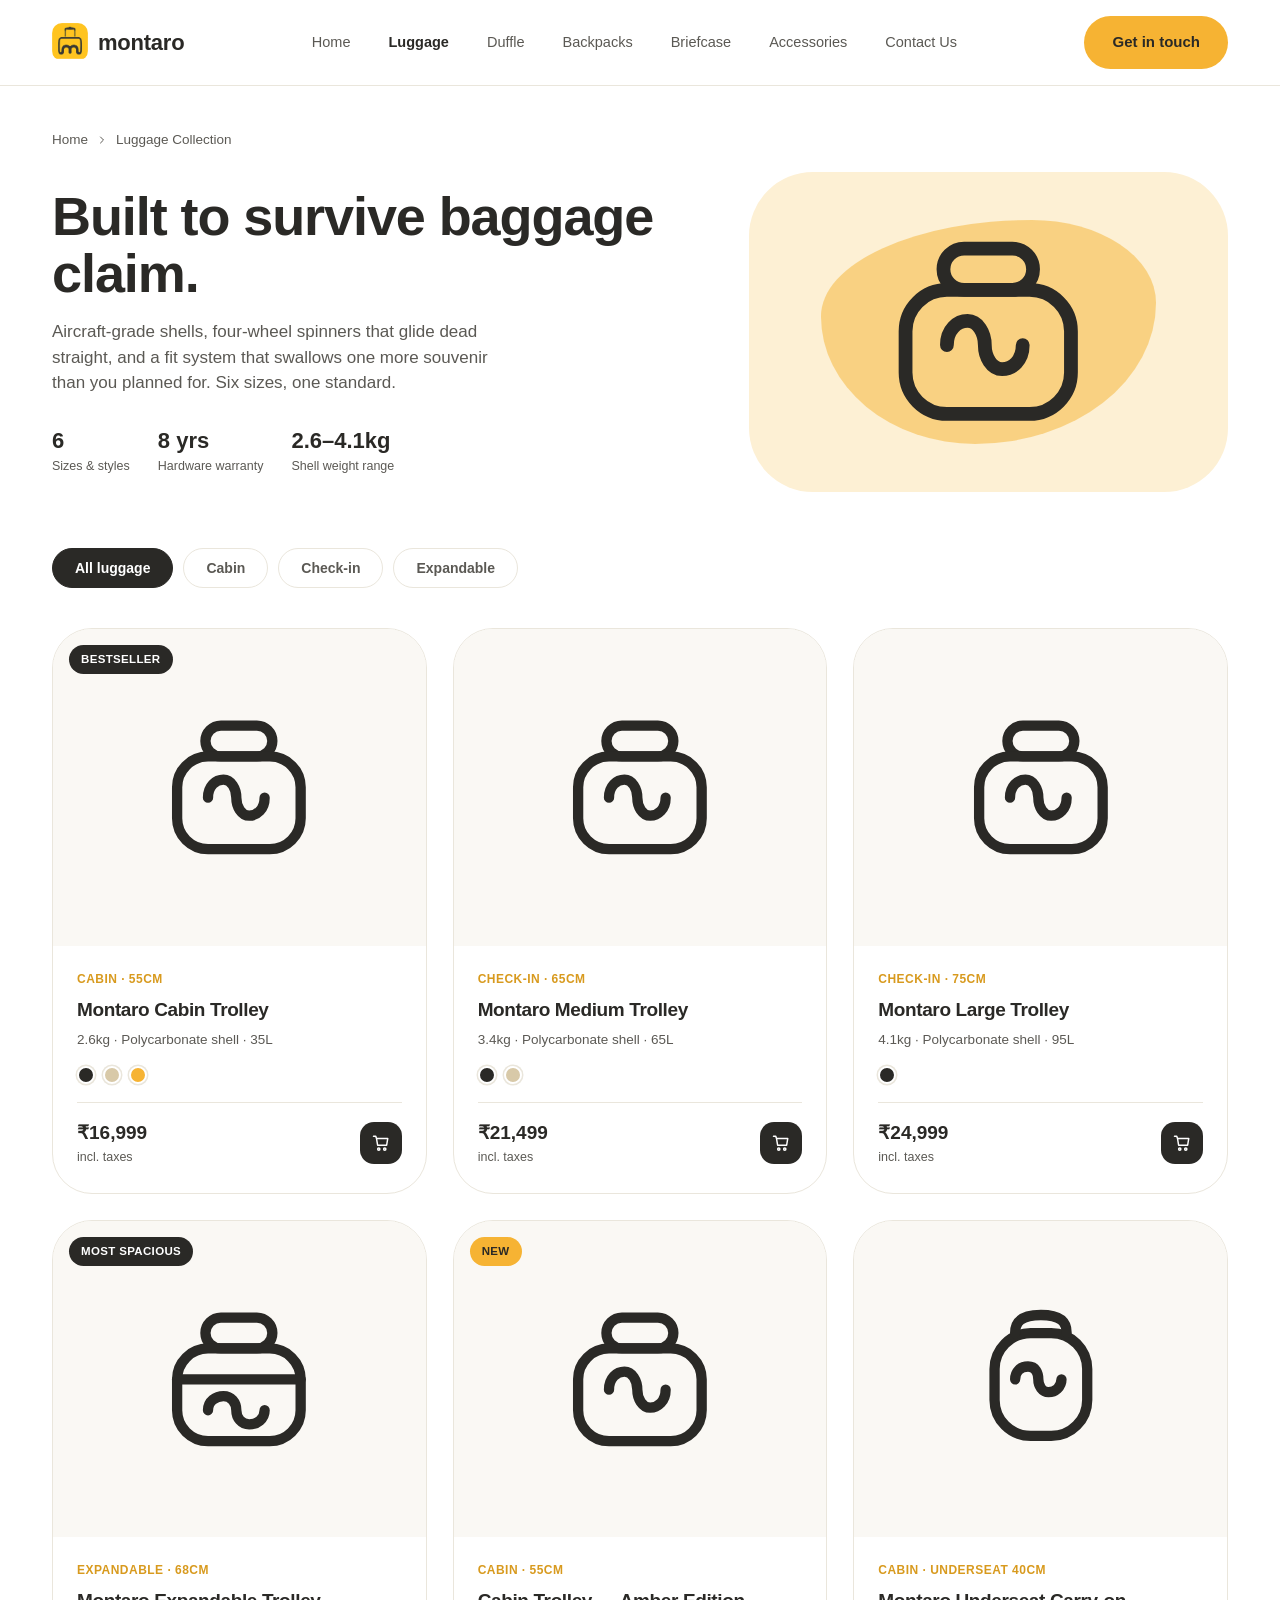
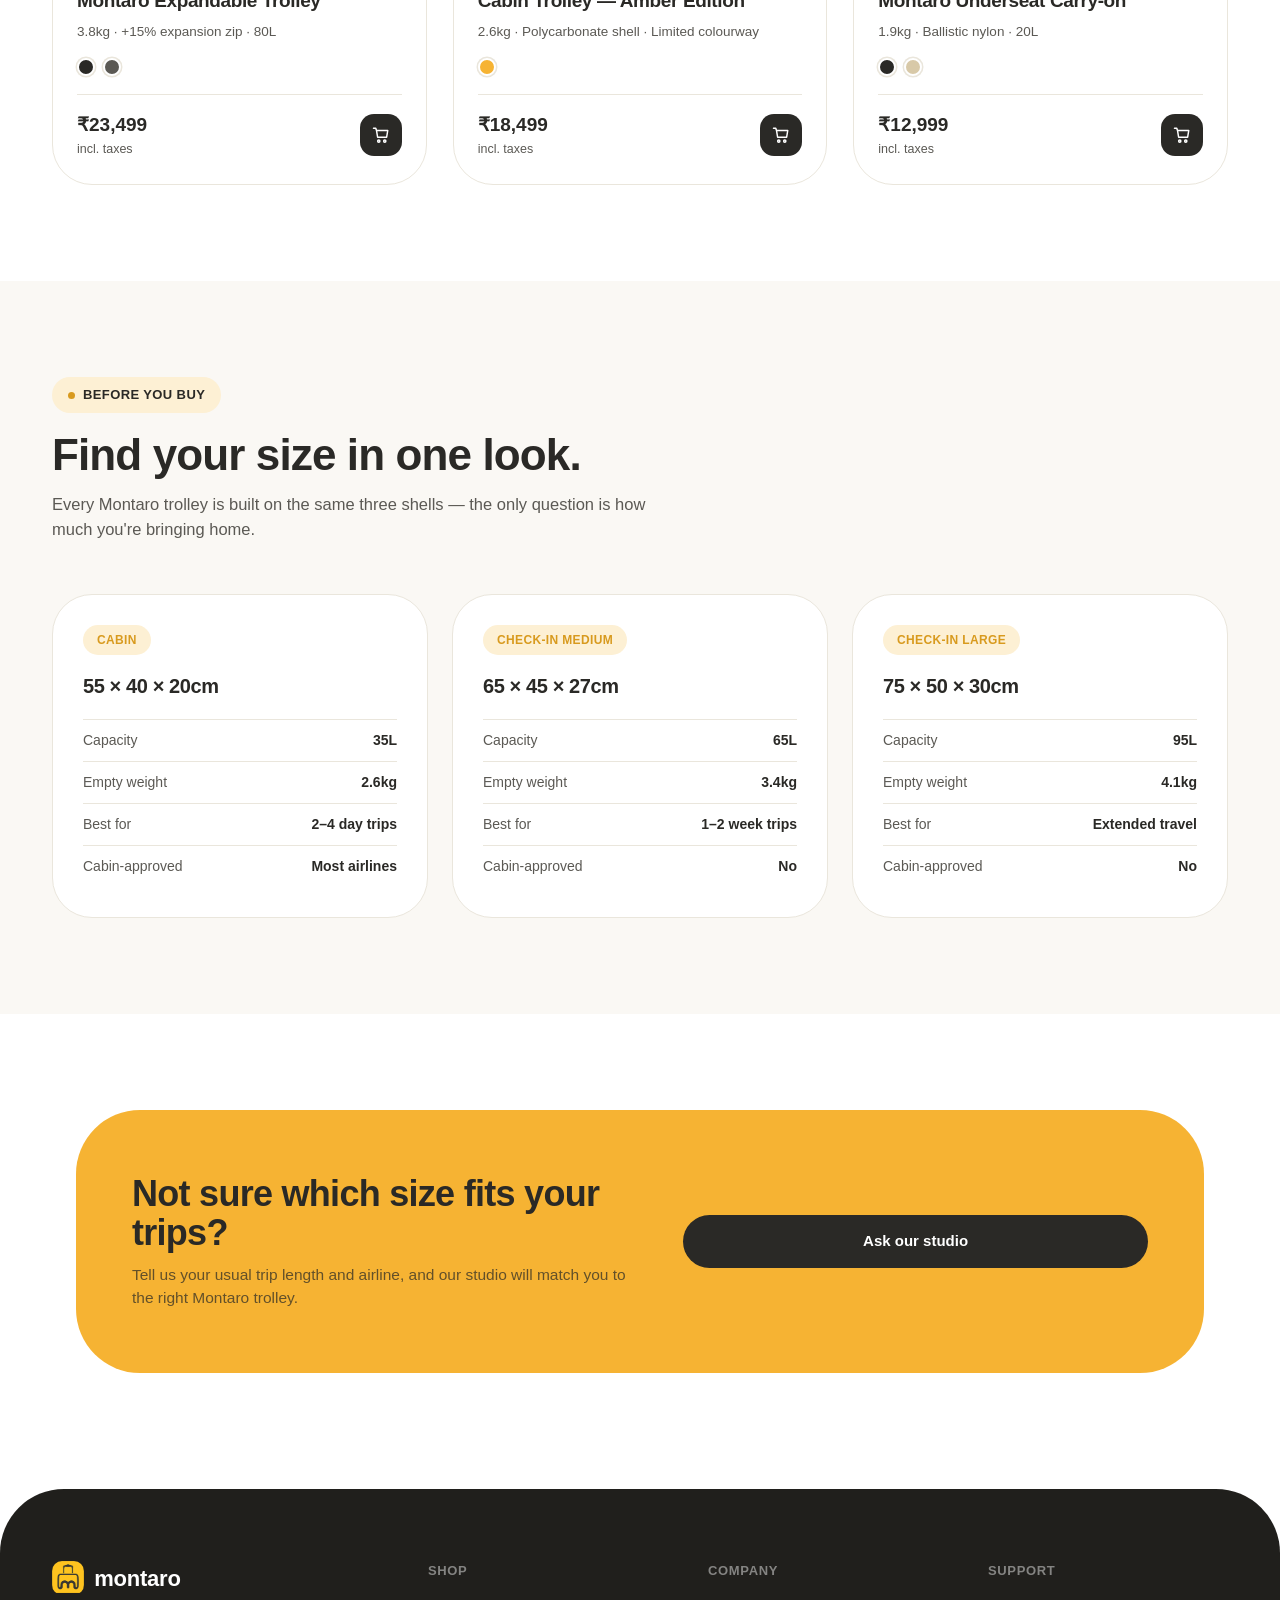
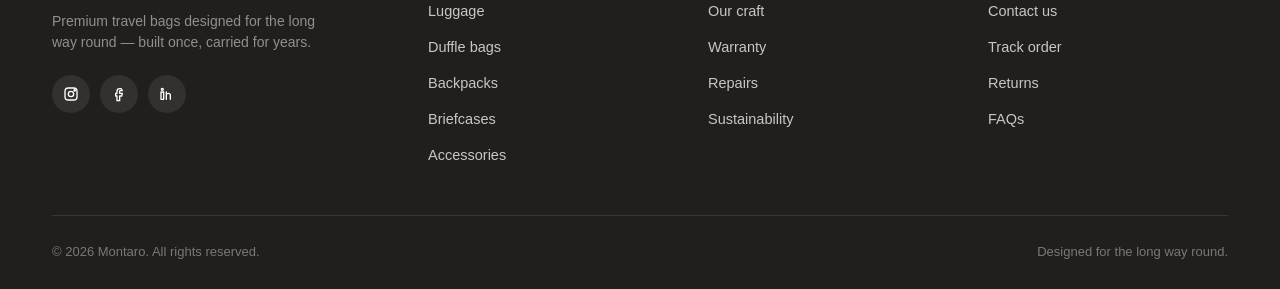
==== luggage.html @ 68c320ea "intial setup" ====
<!DOCTYPE html>
<html lang="en">
<head>
<meta charset="UTF-8">
<meta name="viewport" content="width=device-width, initial-scale=1.0">
<title>Luggage Collection — Montaro</title>
<link rel="preconnect" href="https://api.fontshare.com">
<link rel="stylesheet" href="https://api.fontshare.com/v2/css?f[]=clash-display@600,700&f[]=satoshi@400,500,700&display=swap">
<link rel="stylesheet" href="styles.css">
<style>
  /* ---------- Page hero ---------- */
  .page-hero{padding:44px 0 56px;}
  .breadcrumb{
    display:flex; align-items:center; gap:8px;
    font-size:13.5px; color:var(--charcoal-soft); margin-bottom:22px;
  }
  .breadcrumb a{color:var(--charcoal-soft); transition:color .2s ease;}
  .breadcrumb a:hover{color:var(--amber-dark);}
  .breadcrumb svg{width:12px;height:12px;}
  .page-hero-grid{
    display:grid;
    grid-template-columns:1.15fr 0.85fr;
    gap:48px;
    align-items:center;
  }
  .page-hero h1{
    font-size:clamp(34px,4.4vw,54px);
    line-height:1.05;
    margin-bottom:18px;
  }
  .page-hero p.lead{
    font-size:17px;
    color:var(--charcoal-soft);
    max-width:460px;
    margin-bottom:28px;
  }
  .page-hero-stats{display:flex; gap:28px; flex-wrap:wrap;}
  .page-hero-stats div{display:flex; flex-direction:column;}
  .page-hero-stats strong{font-family:'Clash Display',sans-serif; font-size:22px;}
  .page-hero-stats span{font-size:12.5px; color:var(--charcoal-soft);}

  .page-hero-art{
    position:relative;
    background:var(--amber-tint);
    border-radius:var(--r-xl);
    min-height:320px;
    display:flex; align-items:center; justify-content:center;
    overflow:hidden;
  }
  .page-hero-art::before{
    content:'';
    position:absolute;
    width:70%; height:70%;
    background:var(--amber);
    border-radius:63% 37% 54% 46% / 43% 37% 63% 57%;
    opacity:0.5;
  }
  .page-hero-art svg{position:relative; z-index:1; width:46%;}

  @media (max-width:900px){
    .page-hero-grid{grid-template-columns:1fr;}
    .page-hero-art{min-height:220px;}
  }

  /* ---------- Filters ---------- */
  .filter-bar{
    display:flex;
    gap:10px;
    flex-wrap:wrap;
    margin-bottom:40px;
  }
  .filter-pill{
    padding:11px 22px;
    border-radius:100px;
    border:1.5px solid var(--line);
    font-size:14px;
    font-weight:600;
    color:var(--charcoal-soft);
    background:var(--white);
    transition:all .2s ease;
  }
  .filter-pill:hover{border-color:var(--amber-dark); color:var(--charcoal);}
  .filter-pill.active{
    background:var(--charcoal);
    border-color:var(--charcoal);
    color:var(--white);
  }

  /* ---------- Product grid ---------- */
  .product-grid{
    display:grid;
    grid-template-columns:repeat(3,1fr);
    gap:26px;
  }
  .product-card{
    background:var(--white);
    border:1px solid var(--line);
    border-radius:var(--r-lg);
    overflow:hidden;
    transition:transform .3s ease, box-shadow .3s ease, border-color .3s ease;
    display:flex;
    flex-direction:column;
  }
  .product-card:hover{transform:translateY(-6px); box-shadow:var(--shadow-soft); border-color:var(--amber);}
  .product-media{
    position:relative;
    background:var(--cream);
    aspect-ratio:1/0.85;
    display:flex; align-items:center; justify-content:center;
  }
  .product-media svg{width:52%; height:52%;}
  .product-badge{
    position:absolute; top:16px; left:16px;
    background:var(--charcoal);
    color:var(--white);
    font-size:11.5px;
    font-weight:700;
    letter-spacing:0.03em;
    text-transform:uppercase;
    padding:6px 12px;
    border-radius:100px;
  }
  .product-badge.new{background:var(--amber); color:var(--charcoal);}
  .product-body{padding:24px 24px 26px; display:flex; flex-direction:column; flex:1;}
  .product-cat{font-size:12px; font-weight:700; letter-spacing:0.04em; text-transform:uppercase; color:var(--amber-dark); margin-bottom:8px;}
  .product-body h3{font-size:19px; margin-bottom:6px;}
  .product-specs{font-size:13.5px; color:var(--charcoal-soft); margin-bottom:16px;}
  .product-swatches{display:flex; gap:8px; margin-bottom:18px;}
  .swatch{width:18px; height:18px; border-radius:50%; border:2px solid var(--white); box-shadow:0 0 0 1.5px var(--line);}
  .product-footer{
    display:flex; align-items:center; justify-content:space-between;
    margin-top:auto;
    padding-top:16px;
    border-top:1px solid var(--line);
  }
  .product-price{font-family:'Clash Display',sans-serif; font-size:19px; font-weight:600;}
  .product-price span{font-size:12.5px; color:var(--charcoal-soft); font-family:'Satoshi',sans-serif; font-weight:400; display:block;}
  .add-btn{
    width:42px; height:42px;
    border-radius:var(--r-sm);
    background:var(--charcoal);
    color:var(--white);
    display:flex; align-items:center; justify-content:center;
    transition:background .2s ease;
  }
  .add-btn:hover{background:var(--amber-dark);}
  .add-btn svg{width:18px;height:18px;}

  @media (max-width:900px){.product-grid{grid-template-columns:1fr 1fr;}}
  @media (max-width:600px){.product-grid{grid-template-columns:1fr;}}

  /* ---------- Size guide ---------- */
  .size-grid{
    display:grid;
    grid-template-columns:repeat(3,1fr);
    gap:24px;
  }
  .size-card{
    background:var(--white);
    border:1px solid var(--line);
    border-radius:var(--r-lg);
    padding:30px;
  }
  .size-card .tag{
    display:inline-block;
    padding:6px 14px;
    border-radius:100px;
    background:var(--amber-tint);
    color:var(--amber-dark);
    font-size:12px;
    font-weight:700;
    text-transform:uppercase;
    letter-spacing:0.03em;
    margin-bottom:16px;
  }
  .size-card h3{font-size:20px; margin-bottom:18px;}
  .size-row{
    display:flex; justify-content:space-between;
    padding:10px 0;
    border-top:1px solid var(--line);
    font-size:14px;
  }
  .size-row span:first-child{color:var(--charcoal-soft);}
  .size-row strong{font-weight:700;}

  @media (max-width:900px){.size-grid{grid-template-columns:1fr;}}
</style>
</head>
<body>

<header>
  <nav class="nav wrap">
    <a href="index.html#home" class="brand">
      <img src="montaro-icon.png" alt="Montaro icon">
      <span>montaro</span>
    </a>
    <ul class="nav-links" id="navLinks">
      <li><a href="index.html#home">Home</a></li>
      <li><a href="luggage.html" style="color:var(--charcoal); font-weight:700;">Luggage</a></li>
      <li><a href="index.html#duffle">Duffle</a></li>
      <li><a href="index.html#backpacks">Backpacks</a></li>
      <li><a href="index.html#briefcase">Briefcase</a></li>
      <li><a href="index.html#accessories">Accessories</a></li>
      <li><a href="index.html#contact">Contact Us</a></li>
    </ul>
    <div class="nav-right">
      <a href="index.html#contact" class="btn btn-amber">Get in touch</a>
      <button class="menu-toggle" id="menuToggle" aria-label="Toggle menu" aria-expanded="false"><span></span></button>
    </div>
  </nav>
</header>

<main>
  <!-- PAGE HERO -->
  <section class="page-hero">
    <div class="wrap">
      <div class="breadcrumb">
        <a href="index.html#home">Home</a>
        <svg viewBox="0 0 24 24" fill="none" stroke="currentColor" stroke-width="2" stroke-linecap="round"><path d="M9 6l6 6-6 6"/></svg>
        <span>Luggage Collection</span>
      </div>
      <div class="page-hero-grid">
        <div>
          <h1>Built to survive baggage claim.</h1>
          <p class="lead">Aircraft-grade shells, four-wheel spinners that glide dead straight, and a fit system that swallows one more souvenir than you planned for. Six sizes, one standard.</p>
          <div class="page-hero-stats">
            <div><strong>6</strong><span>Sizes &amp; styles</span></div>
            <div><strong>8 yrs</strong><span>Hardware warranty</span></div>
            <div><strong>2.6–4.1kg</strong><span>Shell weight range</span></div>
          </div>
        </div>
        <div class="page-hero-art">
          <svg viewBox="0 0 64 64" fill="none"><rect x="19" y="8" width="26" height="12" rx="6" stroke="#2A2926" stroke-width="4"/><rect x="8" y="20" width="48" height="36" rx="12" stroke="#2A2926" stroke-width="4"/><path d="M20 36c0-4.5 3-7 6-7s5 3.5 5 7 2 7 5 7 6-2.5 6-7" stroke="#2A2926" stroke-width="4" stroke-linecap="round"/></svg>
        </div>
      </div>
    </div>
  </section>

  <!-- PRODUCT GRID -->
  <section style="padding-top:0;">
    <div class="wrap">
      <div class="filter-bar" id="filterBar">
        <button class="filter-pill active" data-filter="all">All luggage</button>
        <button class="filter-pill" data-filter="cabin">Cabin</button>
        <button class="filter-pill" data-filter="checkin">Check-in</button>
        <button class="filter-pill" data-filter="expandable">Expandable</button>
      </div>

      <div class="product-grid" id="productGrid">

        <div class="product-card" data-category="cabin">
          <div class="product-media">
            <span class="product-badge">Bestseller</span>
            <svg viewBox="0 0 64 64" fill="none"><rect x="19" y="8" width="26" height="12" rx="6" stroke="#2A2926" stroke-width="4"/><rect x="8" y="20" width="48" height="36" rx="12" stroke="#2A2926" stroke-width="4"/><path d="M20 36c0-4.5 3-7 6-7s5 3.5 5 7 2 7 5 7 6-2.5 6-7" stroke="#2A2926" stroke-width="4" stroke-linecap="round"/></svg>
          </div>
          <div class="product-body">
            <div class="product-cat">Cabin · 55cm</div>
            <h3>Montaro Cabin Trolley</h3>
            <p class="product-specs">2.6kg · Polycarbonate shell · 35L</p>
            <div class="product-swatches">
              <span class="swatch" style="background:#2A2926;"></span>
              <span class="swatch" style="background:#D8C9A8;"></span>
              <span class="swatch" style="background:#F6B333;"></span>
            </div>
            <div class="product-footer">
              <div class="product-price">₹16,999<span>incl. taxes</span></div>
              <button class="add-btn" aria-label="Add to bag"><svg viewBox="0 0 24 24" fill="none" stroke="currentColor" stroke-width="2" stroke-linecap="round" stroke-linejoin="round"><path d="M6 6h15l-1.5 9h-12L6 6zM6 6L5 3H2"/><circle cx="9" cy="20" r="1.5"/><circle cx="17" cy="20" r="1.5"/></svg></button>
            </div>
          </div>
        </div>

        <div class="product-card" data-category="checkin">
          <div class="product-media">
            <svg viewBox="0 0 64 64" fill="none"><rect x="19" y="8" width="26" height="12" rx="6" stroke="#2A2926" stroke-width="4"/><rect x="8" y="20" width="48" height="36" rx="12" stroke="#2A2926" stroke-width="4"/><path d="M20 36c0-4.5 3-7 6-7s5 3.5 5 7 2 7 5 7 6-2.5 6-7" stroke="#2A2926" stroke-width="4" stroke-linecap="round"/></svg>
          </div>
          <div class="product-body">
            <div class="product-cat">Check-in · 65cm</div>
            <h3>Montaro Medium Trolley</h3>
            <p class="product-specs">3.4kg · Polycarbonate shell · 65L</p>
            <div class="product-swatches">
              <span class="swatch" style="background:#2A2926;"></span>
              <span class="swatch" style="background:#D8C9A8;"></span>
            </div>
            <div class="product-footer">
              <div class="product-price">₹21,499<span>incl. taxes</span></div>
              <button class="add-btn" aria-label="Add to bag"><svg viewBox="0 0 24 24" fill="none" stroke="currentColor" stroke-width="2" stroke-linecap="round" stroke-linejoin="round"><path d="M6 6h15l-1.5 9h-12L6 6zM6 6L5 3H2"/><circle cx="9" cy="20" r="1.5"/><circle cx="17" cy="20" r="1.5"/></svg></button>
            </div>
          </div>
        </div>

        <div class="product-card" data-category="checkin">
          <div class="product-media">
            <svg viewBox="0 0 64 64" fill="none"><rect x="19" y="8" width="26" height="12" rx="6" stroke="#2A2926" stroke-width="4"/><rect x="8" y="20" width="48" height="36" rx="12" stroke="#2A2926" stroke-width="4"/><path d="M20 36c0-4.5 3-7 6-7s5 3.5 5 7 2 7 5 7 6-2.5 6-7" stroke="#2A2926" stroke-width="4" stroke-linecap="round"/></svg>
          </div>
          <div class="product-body">
            <div class="product-cat">Check-in · 75cm</div>
            <h3>Montaro Large Trolley</h3>
            <p class="product-specs">4.1kg · Polycarbonate shell · 95L</p>
            <div class="product-swatches">
              <span class="swatch" style="background:#2A2926;"></span>
            </div>
            <div class="product-footer">
              <div class="product-price">₹24,999<span>incl. taxes</span></div>
              <button class="add-btn" aria-label="Add to bag"><svg viewBox="0 0 24 24" fill="none" stroke="currentColor" stroke-width="2" stroke-linecap="round" stroke-linejoin="round"><path d="M6 6h15l-1.5 9h-12L6 6zM6 6L5 3H2"/><circle cx="9" cy="20" r="1.5"/><circle cx="17" cy="20" r="1.5"/></svg></button>
            </div>
          </div>
        </div>

        <div class="product-card" data-category="expandable">
          <div class="product-media">
            <span class="product-badge">Most spacious</span>
            <svg viewBox="0 0 64 64" fill="none"><rect x="19" y="8" width="26" height="12" rx="6" stroke="#2A2926" stroke-width="4"/><rect x="8" y="20" width="48" height="36" rx="12" stroke="#2A2926" stroke-width="4"/><line x1="8" y1="32" x2="56" y2="32" stroke="#2A2926" stroke-width="4" stroke-linecap="round"/><path d="M20 44c0-3.5 3-5.5 6-5.5s5 2.5 5 5.5 2 5.5 5 5.5 6-2 6-5.5" stroke="#2A2926" stroke-width="4" stroke-linecap="round"/></svg>
          </div>
          <div class="product-body">
            <div class="product-cat">Expandable · 68cm</div>
            <h3>Montaro Expandable Trolley</h3>
            <p class="product-specs">3.8kg · +15% expansion zip · 80L</p>
            <div class="product-swatches">
              <span class="swatch" style="background:#2A2926;"></span>
              <span class="swatch" style="background:#5B5954;"></span>
            </div>
            <div class="product-footer">
              <div class="product-price">₹23,499<span>incl. taxes</span></div>
              <button class="add-btn" aria-label="Add to bag"><svg viewBox="0 0 24 24" fill="none" stroke="currentColor" stroke-width="2" stroke-linecap="round" stroke-linejoin="round"><path d="M6 6h15l-1.5 9h-12L6 6zM6 6L5 3H2"/><circle cx="9" cy="20" r="1.5"/><circle cx="17" cy="20" r="1.5"/></svg></button>
            </div>
          </div>
        </div>

        <div class="product-card" data-category="cabin">
          <div class="product-media">
            <span class="product-badge new">New</span>
            <svg viewBox="0 0 64 64" fill="none"><rect x="19" y="8" width="26" height="12" rx="6" stroke="#2A2926" stroke-width="4"/><rect x="8" y="20" width="48" height="36" rx="12" stroke="#2A2926" stroke-width="4"/><path d="M20 36c0-4.5 3-7 6-7s5 3.5 5 7 2 7 5 7 6-2.5 6-7" stroke="#2A2926" stroke-width="4" stroke-linecap="round"/></svg>
          </div>
          <div class="product-body">
            <div class="product-cat">Cabin · 55cm</div>
            <h3>Cabin Trolley — Amber Edition</h3>
            <p class="product-specs">2.6kg · Polycarbonate shell · Limited colourway</p>
            <div class="product-swatches">
              <span class="swatch" style="background:#F6B333;"></span>
            </div>
            <div class="product-footer">
              <div class="product-price">₹18,499<span>incl. taxes</span></div>
              <button class="add-btn" aria-label="Add to bag"><svg viewBox="0 0 24 24" fill="none" stroke="currentColor" stroke-width="2" stroke-linecap="round" stroke-linejoin="round"><path d="M6 6h15l-1.5 9h-12L6 6zM6 6L5 3H2"/><circle cx="9" cy="20" r="1.5"/><circle cx="17" cy="20" r="1.5"/></svg></button>
            </div>
          </div>
        </div>

        <div class="product-card" data-category="cabin">
          <div class="product-media">
            <svg viewBox="0 0 64 64" fill="none"><rect x="14" y="14" width="36" height="40" rx="14" stroke="#2A2926" stroke-width="4"/><path d="M22 14c0-4 2-7 10-7s10 3 10 7" stroke="#2A2926" stroke-width="4" stroke-linecap="round"/><path d="M22 32c0-3 2-5 5-5s4 2.5 4 5 1.5 5 4 5 5-2 5-5" stroke="#2A2926" stroke-width="4" stroke-linecap="round"/></svg>
          </div>
          <div class="product-body">
            <div class="product-cat">Cabin · Underseat 40cm</div>
            <h3>Montaro Underseat Carry-on</h3>
            <p class="product-specs">1.9kg · Ballistic nylon · 20L</p>
            <div class="product-swatches">
              <span class="swatch" style="background:#2A2926;"></span>
              <span class="swatch" style="background:#D8C9A8;"></span>
            </div>
            <div class="product-footer">
              <div class="product-price">₹12,999<span>incl. taxes</span></div>
              <button class="add-btn" aria-label="Add to bag"><svg viewBox="0 0 24 24" fill="none" stroke="currentColor" stroke-width="2" stroke-linecap="round" stroke-linejoin="round"><path d="M6 6h15l-1.5 9h-12L6 6zM6 6L5 3H2"/><circle cx="9" cy="20" r="1.5"/><circle cx="17" cy="20" r="1.5"/></svg></button>
            </div>
          </div>
        </div>

      </div>
    </div>
  </section>

  <!-- SIZE GUIDE -->
  <section class="cream-bg">
    <div class="wrap">
      <div class="section-head">
        <div class="eyebrow"><span class="dot"></span>Before you buy</div>
        <h2>Find your size in one look.</h2>
        <p>Every Montaro trolley is built on the same three shells — the only question is how much you're bringing home.</p>
      </div>
      <div class="size-grid">
        <div class="size-card">
          <span class="tag">Cabin</span>
          <h3>55 × 40 × 20cm</h3>
          <div class="size-row"><span>Capacity</span><strong>35L</strong></div>
          <div class="size-row"><span>Empty weight</span><strong>2.6kg</strong></div>
          <div class="size-row"><span>Best for</span><strong>2–4 day trips</strong></div>
          <div class="size-row"><span>Cabin-approved</span><strong>Most airlines</strong></div>
        </div>
        <div class="size-card">
          <span class="tag">Check-in medium</span>
          <h3>65 × 45 × 27cm</h3>
          <div class="size-row"><span>Capacity</span><strong>65L</strong></div>
          <div class="size-row"><span>Empty weight</span><strong>3.4kg</strong></div>
          <div class="size-row"><span>Best for</span><strong>1–2 week trips</strong></div>
          <div class="size-row"><span>Cabin-approved</span><strong>No</strong></div>
        </div>
        <div class="size-card">
          <span class="tag">Check-in large</span>
          <h3>75 × 50 × 30cm</h3>
          <div class="size-row"><span>Capacity</span><strong>95L</strong></div>
          <div class="size-row"><span>Empty weight</span><strong>4.1kg</strong></div>
          <div class="size-row"><span>Best for</span><strong>Extended travel</strong></div>
          <div class="size-row"><span>Cabin-approved</span><strong>No</strong></div>
        </div>
      </div>
    </div>
  </section>

  <!-- CTA -->
  <section>
    <div class="wrap">
      <div class="cta-band">
        <div>
          <h2>Not sure which size fits your trips?</h2>
          <p>Tell us your usual trip length and airline, and our studio will match you to the right Montaro trolley.</p>
        </div>
        <div>
          <a href="index.html#contact" class="btn btn-primary" style="width:100%; justify-content:center; background:var(--charcoal);">Ask our studio</a>
        </div>
      </div>
    </div>
  </section>
</main>

<footer>
  <div class="wrap">
    <div class="footer-grid">
      <div class="footer-brand">
        <a href="index.html#home" class="brand">
          <img src="montaro-icon.png" alt="Montaro icon" style="height:34px;">
          <span>montaro</span>
        </a>
        <p>Premium travel bags designed for the long way round — built once, carried for years.</p>
        <div class="footer-social">
          <a href="#" aria-label="Instagram"><svg viewBox="0 0 24 24" fill="none" stroke-width="2" stroke-linecap="round"><rect x="3" y="3" width="18" height="18" rx="5"/><circle cx="12" cy="12" r="4"/><circle cx="17.5" cy="6.5" r="1"/></svg></a>
          <a href="#" aria-label="Facebook"><svg viewBox="0 0 24 24" fill="none" stroke-width="2" stroke-linecap="round" stroke-linejoin="round"><path d="M15 4h-2a4 4 0 00-4 4v3H7v4h2v7h4v-7h3l1-4h-4V8a1 1 0 011-1h3z"/></svg></a>
          <a href="#" aria-label="LinkedIn"><svg viewBox="0 0 24 24" fill="none" stroke-width="2" stroke-linecap="round" stroke-linejoin="round"><rect x="3" y="9" width="4" height="11"/><circle cx="5" cy="5" r="1.5"/><path d="M11 20v-6a3 3 0 016 0v6M11 9v11"/></svg></a>
        </div>
      </div>
      <div class="footer-col">
        <h4>Shop</h4>
        <ul>
          <li><a href="luggage.html">Luggage</a></li>
          <li><a href="index.html#duffle">Duffle bags</a></li>
          <li><a href="index.html#backpacks">Backpacks</a></li>
          <li><a href="index.html#briefcase">Briefcases</a></li>
          <li><a href="index.html#accessories">Accessories</a></li>
        </ul>
      </div>
      <div class="footer-col">
        <h4>Company</h4>
        <ul>
          <li><a href="index.html#craft">Our craft</a></li>
          <li><a href="#">Warranty</a></li>
          <li><a href="#">Repairs</a></li>
          <li><a href="#">Sustainability</a></li>
        </ul>
      </div>
      <div class="footer-col">
        <h4>Support</h4>
        <ul>
          <li><a href="index.html#contact">Contact us</a></li>
          <li><a href="#">Track order</a></li>
          <li><a href="#">Returns</a></li>
          <li><a href="#">FAQs</a></li>
        </ul>
      </div>
    </div>
    <div class="footer-bottom">
      <span>© 2026 Montaro. All rights reserved.</span>
      <span>Designed for the long way round.</span>
    </div>
  </div>
</footer>

<script>
  const toggle = document.getElementById('menuToggle');
  const links = document.getElementById('navLinks');
  toggle.addEventListener('click', () => {
    const isOpen = links.classList.toggle('open');
    toggle.setAttribute('aria-expanded', isOpen);
  });
  links.querySelectorAll('a').forEach(a => a.addEventListener('click', () => {
    links.classList.remove('open');
    toggle.setAttribute('aria-expanded', 'false');
  }));

  const pills = document.querySelectorAll('.filter-pill');
  const cards = document.querySelectorAll('.product-card');
  pills.forEach(pill => {
    pill.addEventListener('click', () => {
      pills.forEach(p => p.classList.remove('active'));
      pill.classList.add('active');
      const filter = pill.dataset.filter;
      cards.forEach(card => {
        const match = filter === 'all' || card.dataset.category === filter;
        card.style.display = match ? 'flex' : 'none';
      });
    });
  });
</script>

</body>
</html>
---- styles.css ----
:root{
    --white:#FFFFFF;
    --cream:#FAF8F4;
    --charcoal:#2A2926;
    --charcoal-2:#201F1C;
    --charcoal-soft:#5B5954;
    --amber:#F6B333;
    --amber-dark:#D89A1E;
    --amber-tint:#FDF0D4;
    --line:#EAE6DC;
    --r-sm:14px;
    --r-md:24px;
    --r-lg:40px;
    --r-xl:64px;
    --shadow-soft: 0 20px 50px -25px rgba(42,41,38,0.35);
  }

  *{margin:0;padding:0;box-sizing:border-box;}

  html{scroll-behavior:smooth;}

  body{
    background:var(--white);
    color:var(--charcoal);
    font-family:'Satoshi','Helvetica Neue',Arial,sans-serif;
    font-weight:400;
    line-height:1.5;
    -webkit-font-smoothing:antialiased;
    overflow-x:hidden;
  }

  h1,h2,h3,.display{
    font-family:'Clash Display','Satoshi',sans-serif;
    font-weight:600;
    letter-spacing:-0.02em;
    color:var(--charcoal);
  }

  a{color:inherit;text-decoration:none;}
  img{display:block;max-width:100%;}
  button{font-family:inherit;cursor:pointer;border:none;background:none;}
  ul{list-style:none;}

  .wrap{
    max-width:1240px;
    margin:0 auto;
    padding:0 32px;
  }

  :focus-visible{
    outline:3px solid var(--amber-dark);
    outline-offset:3px;
    border-radius:8px;
  }

  /* ---------- Buttons ---------- */
  .btn{
    display:inline-flex;
    align-items:center;
    gap:8px;
    padding:15px 28px;
    border-radius:100px;
    font-weight:700;
    font-size:15px;
    transition:transform .25s ease, box-shadow .25s ease, background .25s ease;
    white-space:nowrap;
  }
  .btn-primary{
    background:var(--charcoal);
    color:var(--white);
  }
  .btn-primary:hover{background:var(--charcoal-2); transform:translateY(-2px); box-shadow:var(--shadow-soft);}
  .btn-amber{
    background:var(--amber);
    color:var(--charcoal);
  }
  .btn-amber:hover{background:var(--amber-dark); transform:translateY(-2px); box-shadow:var(--shadow-soft);}
  .btn-ghost{
    background:transparent;
    color:var(--charcoal);
    border:1.5px solid var(--charcoal);
  }
  .btn-ghost:hover{background:var(--charcoal); color:var(--white);}

  /* ---------- Nav ---------- */
  header{
    position:sticky;
    top:0;
    z-index:100;
    background:rgba(255,255,255,0.85);
    backdrop-filter:blur(14px);
    border-bottom:1px solid var(--line);
  }
  .nav{
    display:flex;
    align-items:center;
    justify-content:space-between;
    padding:16px 32px;
  }
  .brand{
    display:flex;
    align-items:center;
    gap:10px;
  }
  .brand img{height:38px;width:auto;border-radius:10px;}
  .brand span{
    font-family:'Clash Display',sans-serif;
    font-weight:700;
    font-size:22px;
    letter-spacing:-0.01em;
  }
  .nav-links{
    display:flex;
    align-items:center;
    gap:6px;
  }
  .nav-links a{
    padding:10px 16px;
    border-radius:100px;
    font-size:14.5px;
    font-weight:500;
    color:var(--charcoal-soft);
    transition:background .2s ease, color .2s ease;
  }
  .nav-links a:hover{background:var(--cream); color:var(--charcoal);}
  .nav-right{display:flex; align-items:center; gap:14px;}
  .menu-toggle{
    display:none;
    width:44px;height:44px;
    border-radius:var(--r-sm);
    align-items:center;justify-content:center;
    background:var(--cream);
  }
  .menu-toggle span, .menu-toggle::before, .menu-toggle::after{
    content:'';
    display:block;
    width:20px;height:2px;
    background:var(--charcoal);
    border-radius:4px;
  }
  .menu-toggle{flex-direction:column;gap:5px;}

  @media (max-width:900px){
    .nav-links{
      position:absolute;
      top:100%;left:0;right:0;
      flex-direction:column;
      align-items:stretch;
      background:var(--white);
      padding:14px 20px 22px;
      border-bottom:1px solid var(--line);
      display:none;
    }
    .nav-links.open{display:flex;}
    .nav-links a{padding:14px 16px; border-radius:var(--r-sm);}
    .menu-toggle{display:flex;}
    .nav-right .btn-amber{display:none;}
  }

  /* ---------- Hero ---------- */
  .hero{
    padding:88px 0 60px;
  }
  .hero-grid{
    display:grid;
    grid-template-columns:1.05fr 0.95fr;
    gap:56px;
    align-items:center;
  }
  .eyebrow{
    display:inline-flex;
    align-items:center;
    gap:8px;
    padding:8px 16px;
    border-radius:100px;
    background:var(--amber-tint);
    color:var(--charcoal);
    font-size:13px;
    font-weight:700;
    letter-spacing:0.03em;
    text-transform:uppercase;
    margin-bottom:24px;
  }
  .eyebrow .dot{width:7px;height:7px;border-radius:50%;background:var(--amber-dark);}
  .hero h1{
    font-size:clamp(38px, 5vw, 62px);
    line-height:1.04;
    margin-bottom:22px;
  }
  .hero h1 em{
    font-style:normal;
    color:var(--amber-dark);
    position:relative;
  }
  .hero p.lead{
    font-size:18px;
    color:var(--charcoal-soft);
    max-width:460px;
    margin-bottom:34px;
  }
  .hero-ctas{display:flex; gap:14px; flex-wrap:wrap; margin-bottom:36px;}
  .hero-trust{
    display:flex;
    gap:28px;
    flex-wrap:wrap;
  }
  .hero-trust div{
    display:flex;
    flex-direction:column;
  }
  .hero-trust strong{font-family:'Clash Display',sans-serif; font-size:24px;}
  .hero-trust span{font-size:13px; color:var(--charcoal-soft);}

  .hero-art{
    position:relative;
    display:flex;
    align-items:center;
    justify-content:center;
    min-height:460px;
  }
  .blob{
    position:absolute;
    inset:0;
    background:var(--amber);
    border-radius:63% 37% 54% 46% / 43% 37% 63% 57%;
    animation:blobmove 14s ease-in-out infinite;
  }
  @keyframes blobmove{
    0%,100%{border-radius:63% 37% 54% 46% / 43% 37% 63% 57%;}
    50%{border-radius:42% 58% 39% 61% / 55% 46% 54% 45%;}
  }
  .hero-icon{
    position:relative;
    z-index:2;
    width:44%;
  }
  .float-card{
    position:absolute;
    z-index:3;
    background:var(--white);
    border-radius:var(--r-md);
    box-shadow:var(--shadow-soft);
    padding:14px 18px;
    display:flex;
    align-items:center;
    gap:12px;
    animation:floaty 5s ease-in-out infinite;
  }
  .float-card svg{width:34px;height:34px;flex-shrink:0;}
  .float-card .fc-title{font-weight:700; font-size:14px;}
  .float-card .fc-sub{font-size:12px; color:var(--charcoal-soft);}
  .float-card.fc1{top:6%; left:-4%; animation-delay:0s;}
  .float-card.fc2{bottom:8%; right:-6%; animation-delay:1.4s;}
  @keyframes floaty{
    0%,100%{transform:translateY(0);}
    50%{transform:translateY(-10px);}
  }

  @media (max-width:900px){
    .hero-grid{grid-template-columns:1fr; text-align:left;}
    .hero-art{min-height:320px; margin-top:20px;}
    .float-card{display:none;}
  }

  /* ---------- Marquee ---------- */
  .marquee-strip{
    background:var(--charcoal);
    overflow:hidden;
    padding:16px 0;
  }
  .marquee-track{
    display:flex;
    width:max-content;
    animation:scroll 26s linear infinite;
    gap:14px;
  }
  @keyframes scroll{
    0%{transform:translateX(0);}
    100%{transform:translateX(-50%);}
  }
  .marquee-strip:hover .marquee-track{animation-play-state:paused;}
  .pill{
    display:flex;
    align-items:center;
    gap:10px;
    padding:9px 20px;
    border-radius:100px;
    border:1px solid rgba(255,255,255,0.18);
    color:var(--white);
    font-size:14px;
    font-weight:500;
    white-space:nowrap;
  }
  .pill .dot{width:5px;height:5px;border-radius:50%;background:var(--amber);}

  /* ---------- Section shell ---------- */
  section{padding:96px 0;}
  .section-head{
    max-width:600px;
    margin-bottom:52px;
  }
  .section-head .eyebrow{margin-bottom:18px;}
  .section-head h2{
    font-size:clamp(30px,3.6vw,44px);
    line-height:1.08;
    margin-bottom:14px;
  }
  .section-head p{color:var(--charcoal-soft); font-size:16.5px;}
  .cream-bg{background:var(--cream);}

  /* ---------- Collections ---------- */
  .collection-grid{
    display:grid;
    grid-template-columns:repeat(3,1fr);
    gap:24px;
  }
  .col-card{
    background:var(--white);
    border:1px solid var(--line);
    border-radius:var(--r-lg);
    padding:34px 30px;
    transition:transform .3s ease, box-shadow .3s ease, border-color .3s ease;
  }
  .col-card:hover{
    transform:translateY(-6px);
    box-shadow:var(--shadow-soft);
    border-color:var(--amber);
  }
  .col-icon{
    width:64px;height:64px;
    border-radius:var(--r-sm);
    background:var(--amber);
    display:flex;align-items:center;justify-content:center;
    margin-bottom:22px;
  }
  .col-icon svg{width:34px;height:34px;}
  .col-card h3{font-size:21px; margin-bottom:8px;}
  .col-card p{color:var(--charcoal-soft); font-size:14.5px; margin-bottom:18px;}
  .col-link{
    display:inline-flex; align-items:center; gap:6px;
    font-weight:700; font-size:14px;
  }
  .col-link svg{width:16px;height:16px; transition:transform .25s ease;}
  .col-card:hover .col-link svg{transform:translateX(4px);}

  @media (max-width:900px){
    .collection-grid{grid-template-columns:1fr 1fr;}
  }
  @media (max-width:600px){
    .collection-grid{grid-template-columns:1fr;}
  }

  /* ---------- Craft ---------- */
  .craft{
    background:var(--charcoal-2);
    border-radius:var(--r-xl);
    margin:0 24px;
    padding:72px;
    color:var(--white);
  }
  .craft-grid{
    display:grid;
    grid-template-columns:0.9fr 1.1fr;
    gap:64px;
    align-items:center;
  }
  .craft-visual{
    position:relative;
    border-radius:var(--r-lg);
    background:linear-gradient(150deg, #33322D, #201F1C);
    aspect-ratio:1/1;
    display:flex;align-items:center;justify-content:center;
    overflow:hidden;
    border:1px solid rgba(255,255,255,0.08);
  }
  .craft-visual svg{width:60%;height:60%;}
  .craft-visual::after{
    content:'';
    position:absolute;
    width:140%; height:140%;
    background:radial-gradient(circle, rgba(246,179,51,0.16), transparent 60%);
    top:-20%; left:-20%;
  }
  .craft-text .eyebrow{background:rgba(246,179,51,0.14); color:var(--amber);}
  .craft-text h2{color:var(--white); font-size:clamp(28px,3.4vw,38px); margin-bottom:16px; line-height:1.1;}
  .craft-text > p{color:rgba(255,255,255,0.65); font-size:16px; margin-bottom:40px; max-width:480px;}
  .detail-grid{
    display:grid;
    grid-template-columns:1fr 1fr;
    gap:24px 32px;
  }
  .detail{
    padding-top:16px;
    border-top:1px solid rgba(255,255,255,0.14);
  }
  .detail strong{
    display:block;
    font-family:'Clash Display',sans-serif;
    font-size:19px;
    margin-bottom:6px;
  }
  .detail span{font-size:13.5px; color:rgba(255,255,255,0.55);}

  @media (max-width:900px){
    .craft{padding:44px 24px; margin:0 16px; border-radius:var(--r-lg);}
    .craft-grid{grid-template-columns:1fr; gap:40px;}
    .craft-visual{max-width:280px; margin:0 auto;}
  }

  /* ---------- Testimonials ---------- */
  .testi-grid{
    display:grid;
    grid-template-columns:repeat(3,1fr);
    gap:24px;
  }
  .testi-card{
    background:var(--white);
    border:1px solid var(--line);
    border-radius:var(--r-lg);
    padding:32px;
  }
  .testi-card svg{width:28px;height:28px; margin-bottom:18px;}
  .testi-card p{font-size:15.5px; margin-bottom:22px; color:var(--charcoal);}
  .testi-person{display:flex; align-items:center; gap:12px;}
  .testi-avatar{
    width:42px;height:42px;border-radius:50%;
    background:var(--amber-tint);
    display:flex;align-items:center;justify-content:center;
    font-family:'Clash Display',sans-serif;
    font-weight:700;
    color:var(--amber-dark);
  }
  .testi-person strong{display:block; font-size:14.5px;}
  .testi-person span{font-size:13px; color:var(--charcoal-soft);}

  @media (max-width:900px){.testi-grid{grid-template-columns:1fr;}}

  /* ---------- CTA / Newsletter ---------- */
  .cta-band{
    background:var(--amber);
    border-radius:var(--r-xl);
    margin:0 24px;
    padding:64px 56px;
    display:grid;
    grid-template-columns:1.1fr 1fr;
    gap:40px;
    align-items:center;
  }
  .cta-band h2{font-size:clamp(26px,3vw,36px); line-height:1.1; margin-bottom:10px;}
  .cta-band p{color:rgba(42,41,38,0.72); font-size:15.5px;}
  .signup-form{
    display:flex;
    gap:10px;
    background:var(--white);
    padding:8px;
    border-radius:100px;
    box-shadow:var(--shadow-soft);
  }
  .signup-form input{
    flex:1;
    border:none;
    background:transparent;
    padding:12px 18px;
    font-family:inherit;
    font-size:15px;
    color:var(--charcoal);
  }
  .signup-form input:focus{outline:none;}
  .signup-form button{
    background:var(--charcoal);
    color:var(--white);
    padding:13px 24px;
    border-radius:100px;
    font-weight:700;
    font-size:14.5px;
    flex-shrink:0;
    transition:background .2s ease;
  }
  .signup-form button:hover{background:var(--charcoal-2);}
  .form-note{font-size:12.5px; color:rgba(42,41,38,0.6); margin-top:12px;}

  @media (max-width:900px){
    .cta-band{grid-template-columns:1fr; padding:44px 28px; margin:0 16px; border-radius:var(--r-lg);}
    .signup-form{flex-direction:column; border-radius:var(--r-md);}
    .signup-form button{width:100%;}
  }

  /* ---------- Contact ---------- */
  .contact-grid{
    display:grid;
    grid-template-columns:1fr 1fr;
    gap:56px;
  }
  .contact-list{display:flex; flex-direction:column; gap:18px; margin-top:28px;}
  .contact-item{
    display:flex;
    gap:16px;
    align-items:flex-start;
    padding:18px;
    border-radius:var(--r-md);
    background:var(--cream);
  }
  .contact-item svg{width:22px;height:22px; flex-shrink:0; margin-top:2px;}
  .contact-item strong{display:block; font-size:15px; margin-bottom:2px;}
  .contact-item span{font-size:14px; color:var(--charcoal-soft);}
  .contact-form{
    background:var(--white);
    border:1px solid var(--line);
    border-radius:var(--r-lg);
    padding:32px;
  }
  .field{margin-bottom:18px;}
  .field label{display:block; font-size:13px; font-weight:700; margin-bottom:8px;}
  .field input, .field textarea{
    width:100%;
    border:1.5px solid var(--line);
    border-radius:var(--r-sm);
    padding:13px 16px;
    font-family:inherit;
    font-size:14.5px;
    background:var(--cream);
    transition:border-color .2s ease;
  }
  .field input:focus, .field textarea:focus{outline:none; border-color:var(--amber-dark);}
  .field textarea{resize:vertical; min-height:100px;}

  @media (max-width:900px){.contact-grid{grid-template-columns:1fr;}}

  /* ---------- Footer ---------- */
  footer{
    background:var(--charcoal-2);
    color:rgba(255,255,255,0.75);
    border-radius:var(--r-xl) var(--r-xl) 0 0;
    padding:72px 0 28px;
    margin-top:20px;
  }
  .footer-grid{
    display:grid;
    grid-template-columns:1.4fr 1fr 1fr 1fr;
    gap:40px;
    padding-bottom:48px;
    border-bottom:1px solid rgba(255,255,255,0.1);
  }
  .footer-brand .brand span{color:var(--white);}
  .footer-brand p{
    margin-top:16px;
    font-size:14px;
    color:rgba(255,255,255,0.5);
    max-width:280px;
  }
  .footer-social{display:flex; gap:10px; margin-top:22px;}
  .footer-social a{
    width:38px;height:38px;border-radius:50%;
    background:rgba(255,255,255,0.08);
    display:flex;align-items:center;justify-content:center;
    transition:background .2s ease;
  }
  .footer-social a:hover{background:var(--amber); }
  .footer-social a:hover svg{stroke:var(--charcoal);}
  .footer-social svg{width:16px;height:16px; stroke:var(--white); transition:stroke .2s ease;}
  .footer-col h4{
    font-size:13px;
    text-transform:uppercase;
    letter-spacing:0.05em;
    color:rgba(255,255,255,0.45);
    margin-bottom:18px;
  }
  .footer-col ul{display:flex; flex-direction:column; gap:12px;}
  .footer-col a{font-size:14.5px; transition:color .2s ease;}
  .footer-col a:hover{color:var(--amber);}
  .footer-bottom{
    display:flex;
    justify-content:space-between;
    align-items:center;
    padding-top:26px;
    font-size:13px;
    color:rgba(255,255,255,0.4);
    flex-wrap:wrap;
    gap:10px;
  }

  @media (max-width:900px){
    .footer-grid{grid-template-columns:1fr 1fr; gap:36px 20px;}
  }
  @media (max-width:560px){
    .footer-grid{grid-template-columns:1fr;}
    .craft{padding:36px 20px;}
  }

  @media (prefers-reduced-motion: reduce){
    *{animation-duration:0.001ms !important; animation-iteration-count:1 !important; transition-duration:0.001ms !important; scroll-behavior:auto !important;}
  }
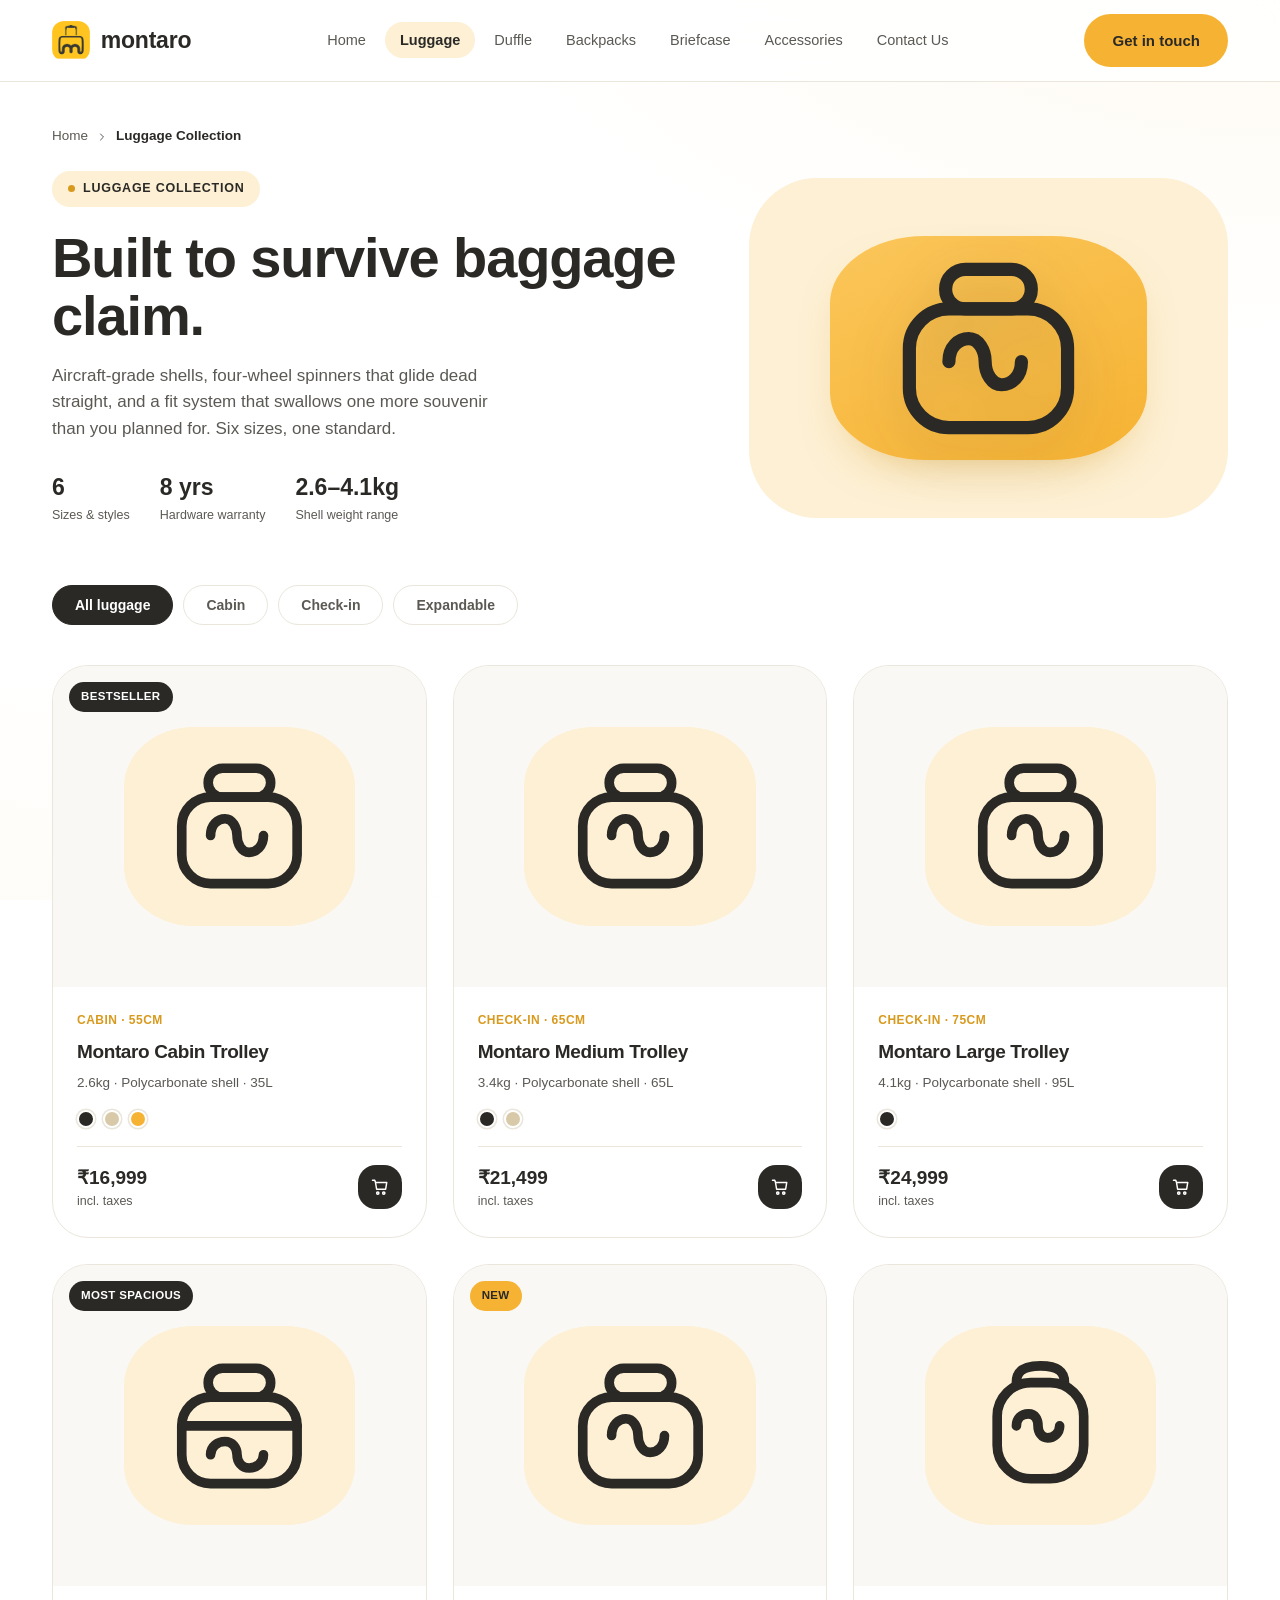
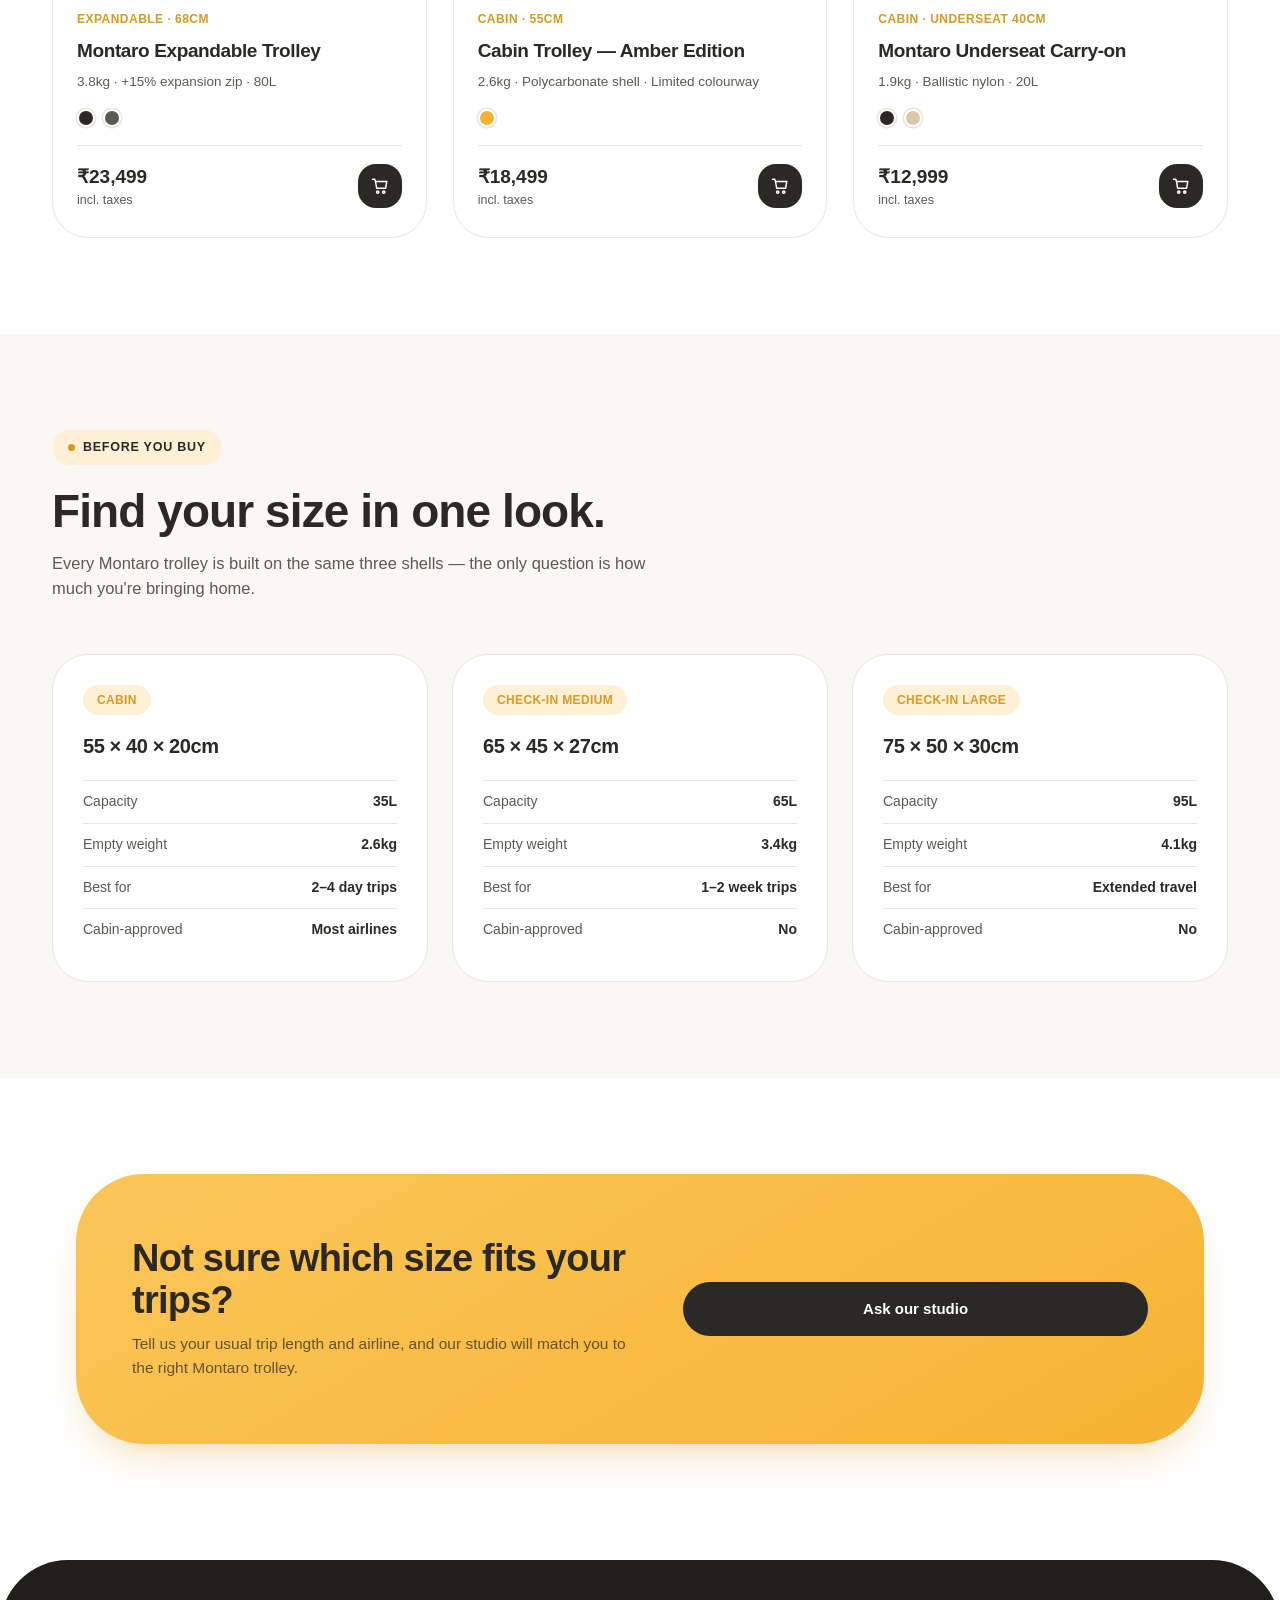
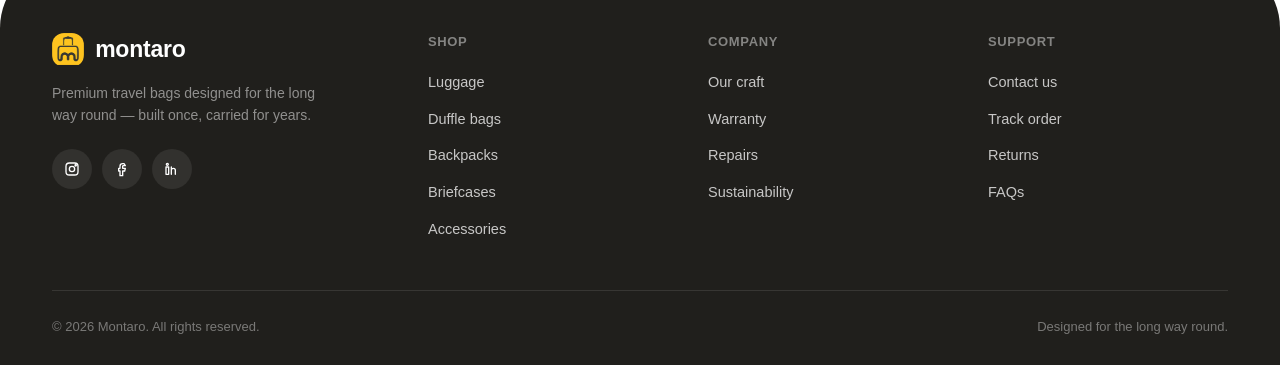
==== commit 3d91e966: "Fixing JS issue" ====
--- a/luggage.html
+++ b/luggage.html
@@ -3,208 +3,34 @@
 <head>
 <meta charset="UTF-8">
 <meta name="viewport" content="width=device-width, initial-scale=1.0">
+<script>document.documentElement.classList.add("js");</script>
 <title>Luggage Collection — Montaro</title>
+<meta name="description" content="Montaro luggage — cabin and check-in trolleys with aircraft-grade shells, silent spinner wheels and an 8-year hardware warranty.">
+<link rel="icon" href="montaro-icon.png">
 <link rel="preconnect" href="https://api.fontshare.com">
 <link rel="stylesheet" href="https://api.fontshare.com/v2/css?f[]=clash-display@600,700&f[]=satoshi@400,500,700&display=swap">
 <link rel="stylesheet" href="styles.css">
-<style>
-  /* ---------- Page hero ---------- */
-  .page-hero{padding:44px 0 56px;}
-  .breadcrumb{
-    display:flex; align-items:center; gap:8px;
-    font-size:13.5px; color:var(--charcoal-soft); margin-bottom:22px;
-  }
-  .breadcrumb a{color:var(--charcoal-soft); transition:color .2s ease;}
-  .breadcrumb a:hover{color:var(--amber-dark);}
-  .breadcrumb svg{width:12px;height:12px;}
-  .page-hero-grid{
-    display:grid;
-    grid-template-columns:1.15fr 0.85fr;
-    gap:48px;
-    align-items:center;
-  }
-  .page-hero h1{
-    font-size:clamp(34px,4.4vw,54px);
-    line-height:1.05;
-    margin-bottom:18px;
-  }
-  .page-hero p.lead{
-    font-size:17px;
-    color:var(--charcoal-soft);
-    max-width:460px;
-    margin-bottom:28px;
-  }
-  .page-hero-stats{display:flex; gap:28px; flex-wrap:wrap;}
-  .page-hero-stats div{display:flex; flex-direction:column;}
-  .page-hero-stats strong{font-family:'Clash Display',sans-serif; font-size:22px;}
-  .page-hero-stats span{font-size:12.5px; color:var(--charcoal-soft);}
-
-  .page-hero-art{
-    position:relative;
-    background:var(--amber-tint);
-    border-radius:var(--r-xl);
-    min-height:320px;
-    display:flex; align-items:center; justify-content:center;
-    overflow:hidden;
-  }
-  .page-hero-art::before{
-    content:'';
-    position:absolute;
-    width:70%; height:70%;
-    background:var(--amber);
-    border-radius:63% 37% 54% 46% / 43% 37% 63% 57%;
-    opacity:0.5;
-  }
-  .page-hero-art svg{position:relative; z-index:1; width:46%;}
-
-  @media (max-width:900px){
-    .page-hero-grid{grid-template-columns:1fr;}
-    .page-hero-art{min-height:220px;}
-  }
-
-  /* ---------- Filters ---------- */
-  .filter-bar{
-    display:flex;
-    gap:10px;
-    flex-wrap:wrap;
-    margin-bottom:40px;
-  }
-  .filter-pill{
-    padding:11px 22px;
-    border-radius:100px;
-    border:1.5px solid var(--line);
-    font-size:14px;
-    font-weight:600;
-    color:var(--charcoal-soft);
-    background:var(--white);
-    transition:all .2s ease;
-  }
-  .filter-pill:hover{border-color:var(--amber-dark); color:var(--charcoal);}
-  .filter-pill.active{
-    background:var(--charcoal);
-    border-color:var(--charcoal);
-    color:var(--white);
-  }
-
-  /* ---------- Product grid ---------- */
-  .product-grid{
-    display:grid;
-    grid-template-columns:repeat(3,1fr);
-    gap:26px;
-  }
-  .product-card{
-    background:var(--white);
-    border:1px solid var(--line);
-    border-radius:var(--r-lg);
-    overflow:hidden;
-    transition:transform .3s ease, box-shadow .3s ease, border-color .3s ease;
-    display:flex;
-    flex-direction:column;
-  }
-  .product-card:hover{transform:translateY(-6px); box-shadow:var(--shadow-soft); border-color:var(--amber);}
-  .product-media{
-    position:relative;
-    background:var(--cream);
-    aspect-ratio:1/0.85;
-    display:flex; align-items:center; justify-content:center;
-  }
-  .product-media svg{width:52%; height:52%;}
-  .product-badge{
-    position:absolute; top:16px; left:16px;
-    background:var(--charcoal);
-    color:var(--white);
-    font-size:11.5px;
-    font-weight:700;
-    letter-spacing:0.03em;
-    text-transform:uppercase;
-    padding:6px 12px;
-    border-radius:100px;
-  }
-  .product-badge.new{background:var(--amber); color:var(--charcoal);}
-  .product-body{padding:24px 24px 26px; display:flex; flex-direction:column; flex:1;}
-  .product-cat{font-size:12px; font-weight:700; letter-spacing:0.04em; text-transform:uppercase; color:var(--amber-dark); margin-bottom:8px;}
-  .product-body h3{font-size:19px; margin-bottom:6px;}
-  .product-specs{font-size:13.5px; color:var(--charcoal-soft); margin-bottom:16px;}
-  .product-swatches{display:flex; gap:8px; margin-bottom:18px;}
-  .swatch{width:18px; height:18px; border-radius:50%; border:2px solid var(--white); box-shadow:0 0 0 1.5px var(--line);}
-  .product-footer{
-    display:flex; align-items:center; justify-content:space-between;
-    margin-top:auto;
-    padding-top:16px;
-    border-top:1px solid var(--line);
-  }
-  .product-price{font-family:'Clash Display',sans-serif; font-size:19px; font-weight:600;}
-  .product-price span{font-size:12.5px; color:var(--charcoal-soft); font-family:'Satoshi',sans-serif; font-weight:400; display:block;}
-  .add-btn{
-    width:42px; height:42px;
-    border-radius:var(--r-sm);
-    background:var(--charcoal);
-    color:var(--white);
-    display:flex; align-items:center; justify-content:center;
-    transition:background .2s ease;
-  }
-  .add-btn:hover{background:var(--amber-dark);}
-  .add-btn svg{width:18px;height:18px;}
-
-  @media (max-width:900px){.product-grid{grid-template-columns:1fr 1fr;}}
-  @media (max-width:600px){.product-grid{grid-template-columns:1fr;}}
-
-  /* ---------- Size guide ---------- */
-  .size-grid{
-    display:grid;
-    grid-template-columns:repeat(3,1fr);
-    gap:24px;
-  }
-  .size-card{
-    background:var(--white);
-    border:1px solid var(--line);
-    border-radius:var(--r-lg);
-    padding:30px;
-  }
-  .size-card .tag{
-    display:inline-block;
-    padding:6px 14px;
-    border-radius:100px;
-    background:var(--amber-tint);
-    color:var(--amber-dark);
-    font-size:12px;
-    font-weight:700;
-    text-transform:uppercase;
-    letter-spacing:0.03em;
-    margin-bottom:16px;
-  }
-  .size-card h3{font-size:20px; margin-bottom:18px;}
-  .size-row{
-    display:flex; justify-content:space-between;
-    padding:10px 0;
-    border-top:1px solid var(--line);
-    font-size:14px;
-  }
-  .size-row span:first-child{color:var(--charcoal-soft);}
-  .size-row strong{font-weight:700;}
-
-  @media (max-width:900px){.size-grid{grid-template-columns:1fr;}}
-</style>
+<script src="app.js" defer></script>
 </head>
 <body>
 
 <header>
   <nav class="nav wrap">
-    <a href="index.html#home" class="brand">
+    <a href="index.html" class="brand">
       <img src="montaro-icon.png" alt="Montaro icon">
       <span>montaro</span>
     </a>
     <ul class="nav-links" id="navLinks">
-      <li><a href="index.html#home">Home</a></li>
-      <li><a href="luggage.html" style="color:var(--charcoal); font-weight:700;">Luggage</a></li>
-      <li><a href="index.html#duffle">Duffle</a></li>
-      <li><a href="index.html#backpacks">Backpacks</a></li>
-      <li><a href="index.html#briefcase">Briefcase</a></li>
-      <li><a href="index.html#accessories">Accessories</a></li>
-      <li><a href="index.html#contact">Contact Us</a></li>
+      <li><a href="index.html">Home</a></li>
+      <li><a href="luggage.html" class="active">Luggage</a></li>
+      <li><a href="duffle.html">Duffle</a></li>
+      <li><a href="backpacks.html">Backpacks</a></li>
+      <li><a href="briefcase.html">Briefcase</a></li>
+      <li><a href="accessories.html">Accessories</a></li>
+      <li><a href="contact.html">Contact Us</a></li>
     </ul>
     <div class="nav-right">
-      <a href="index.html#contact" class="btn btn-amber">Get in touch</a>
+      <a href="contact.html" class="btn btn-amber">Get in touch</a>
       <button class="menu-toggle" id="menuToggle" aria-label="Toggle menu" aria-expanded="false"><span></span></button>
     </div>
   </nav>
@@ -215,12 +41,13 @@
   <section class="page-hero">
     <div class="wrap">
       <div class="breadcrumb">
-        <a href="index.html#home">Home</a>
+        <a href="index.html">Home</a>
         <svg viewBox="0 0 24 24" fill="none" stroke="currentColor" stroke-width="2" stroke-linecap="round"><path d="M9 6l6 6-6 6"/></svg>
-        <span>Luggage Collection</span>
+        <span class="current">Luggage Collection</span>
       </div>
       <div class="page-hero-grid">
-        <div>
+        <div class="reveal">
+          <div class="eyebrow"><span class="dot"></span>Luggage collection</div>
           <h1>Built to survive baggage claim.</h1>
           <p class="lead">Aircraft-grade shells, four-wheel spinners that glide dead straight, and a fit system that swallows one more souvenir than you planned for. Six sizes, one standard.</p>
           <div class="page-hero-stats">
@@ -229,7 +56,7 @@
             <div><strong>2.6–4.1kg</strong><span>Shell weight range</span></div>
           </div>
         </div>
-        <div class="page-hero-art">
+        <div class="page-hero-art reveal d1">
           <svg viewBox="0 0 64 64" fill="none"><rect x="19" y="8" width="26" height="12" rx="6" stroke="#2A2926" stroke-width="4"/><rect x="8" y="20" width="48" height="36" rx="12" stroke="#2A2926" stroke-width="4"/><path d="M20 36c0-4.5 3-7 6-7s5 3.5 5 7 2 7 5 7 6-2.5 6-7" stroke="#2A2926" stroke-width="4" stroke-linecap="round"/></svg>
         </div>
       </div>
@@ -248,7 +75,7 @@
 
       <div class="product-grid" id="productGrid">
 
-        <div class="product-card" data-category="cabin">
+        <div class="product-card reveal" data-category="cabin">
           <div class="product-media">
             <span class="product-badge">Bestseller</span>
             <svg viewBox="0 0 64 64" fill="none"><rect x="19" y="8" width="26" height="12" rx="6" stroke="#2A2926" stroke-width="4"/><rect x="8" y="20" width="48" height="36" rx="12" stroke="#2A2926" stroke-width="4"/><path d="M20 36c0-4.5 3-7 6-7s5 3.5 5 7 2 7 5 7 6-2.5 6-7" stroke="#2A2926" stroke-width="4" stroke-linecap="round"/></svg>
@@ -269,7 +96,7 @@
           </div>
         </div>
 
-        <div class="product-card" data-category="checkin">
+        <div class="product-card reveal d1" data-category="checkin">
           <div class="product-media">
             <svg viewBox="0 0 64 64" fill="none"><rect x="19" y="8" width="26" height="12" rx="6" stroke="#2A2926" stroke-width="4"/><rect x="8" y="20" width="48" height="36" rx="12" stroke="#2A2926" stroke-width="4"/><path d="M20 36c0-4.5 3-7 6-7s5 3.5 5 7 2 7 5 7 6-2.5 6-7" stroke="#2A2926" stroke-width="4" stroke-linecap="round"/></svg>
           </div>
@@ -288,7 +115,7 @@
           </div>
         </div>
 
-        <div class="product-card" data-category="checkin">
+        <div class="product-card reveal d2" data-category="checkin">
           <div class="product-media">
             <svg viewBox="0 0 64 64" fill="none"><rect x="19" y="8" width="26" height="12" rx="6" stroke="#2A2926" stroke-width="4"/><rect x="8" y="20" width="48" height="36" rx="12" stroke="#2A2926" stroke-width="4"/><path d="M20 36c0-4.5 3-7 6-7s5 3.5 5 7 2 7 5 7 6-2.5 6-7" stroke="#2A2926" stroke-width="4" stroke-linecap="round"/></svg>
           </div>
@@ -306,7 +133,7 @@
           </div>
         </div>
 
-        <div class="product-card" data-category="expandable">
+        <div class="product-card reveal" data-category="expandable">
           <div class="product-media">
             <span class="product-badge">Most spacious</span>
             <svg viewBox="0 0 64 64" fill="none"><rect x="19" y="8" width="26" height="12" rx="6" stroke="#2A2926" stroke-width="4"/><rect x="8" y="20" width="48" height="36" rx="12" stroke="#2A2926" stroke-width="4"/><line x1="8" y1="32" x2="56" y2="32" stroke="#2A2926" stroke-width="4" stroke-linecap="round"/><path d="M20 44c0-3.5 3-5.5 6-5.5s5 2.5 5 5.5 2 5.5 5 5.5 6-2 6-5.5" stroke="#2A2926" stroke-width="4" stroke-linecap="round"/></svg>
@@ -326,7 +153,7 @@
           </div>
         </div>
 
-        <div class="product-card" data-category="cabin">
+        <div class="product-card reveal d1" data-category="cabin">
           <div class="product-media">
             <span class="product-badge new">New</span>
             <svg viewBox="0 0 64 64" fill="none"><rect x="19" y="8" width="26" height="12" rx="6" stroke="#2A2926" stroke-width="4"/><rect x="8" y="20" width="48" height="36" rx="12" stroke="#2A2926" stroke-width="4"/><path d="M20 36c0-4.5 3-7 6-7s5 3.5 5 7 2 7 5 7 6-2.5 6-7" stroke="#2A2926" stroke-width="4" stroke-linecap="round"/></svg>
@@ -345,7 +172,7 @@
           </div>
         </div>
 
-        <div class="product-card" data-category="cabin">
+        <div class="product-card reveal d2" data-category="cabin">
           <div class="product-media">
             <svg viewBox="0 0 64 64" fill="none"><rect x="14" y="14" width="36" height="40" rx="14" stroke="#2A2926" stroke-width="4"/><path d="M22 14c0-4 2-7 10-7s10 3 10 7" stroke="#2A2926" stroke-width="4" stroke-linecap="round"/><path d="M22 32c0-3 2-5 5-5s4 2.5 4 5 1.5 5 4 5 5-2 5-5" stroke="#2A2926" stroke-width="4" stroke-linecap="round"/></svg>
           </div>
@@ -371,13 +198,13 @@
   <!-- SIZE GUIDE -->
   <section class="cream-bg">
     <div class="wrap">
-      <div class="section-head">
+      <div class="section-head reveal">
         <div class="eyebrow"><span class="dot"></span>Before you buy</div>
         <h2>Find your size in one look.</h2>
         <p>Every Montaro trolley is built on the same three shells — the only question is how much you're bringing home.</p>
       </div>
       <div class="size-grid">
-        <div class="size-card">
+        <div class="size-card reveal">
           <span class="tag">Cabin</span>
           <h3>55 × 40 × 20cm</h3>
           <div class="size-row"><span>Capacity</span><strong>35L</strong></div>
@@ -385,7 +212,7 @@
           <div class="size-row"><span>Best for</span><strong>2–4 day trips</strong></div>
           <div class="size-row"><span>Cabin-approved</span><strong>Most airlines</strong></div>
         </div>
-        <div class="size-card">
+        <div class="size-card reveal d1">
           <span class="tag">Check-in medium</span>
           <h3>65 × 45 × 27cm</h3>
           <div class="size-row"><span>Capacity</span><strong>65L</strong></div>
@@ -393,7 +220,7 @@
           <div class="size-row"><span>Best for</span><strong>1–2 week trips</strong></div>
           <div class="size-row"><span>Cabin-approved</span><strong>No</strong></div>
         </div>
-        <div class="size-card">
+        <div class="size-card reveal d2">
           <span class="tag">Check-in large</span>
           <h3>75 × 50 × 30cm</h3>
           <div class="size-row"><span>Capacity</span><strong>95L</strong></div>
@@ -408,13 +235,13 @@
   <!-- CTA -->
   <section>
     <div class="wrap">
-      <div class="cta-band">
+      <div class="cta-band reveal">
         <div>
           <h2>Not sure which size fits your trips?</h2>
           <p>Tell us your usual trip length and airline, and our studio will match you to the right Montaro trolley.</p>
         </div>
         <div>
-          <a href="index.html#contact" class="btn btn-primary" style="width:100%; justify-content:center; background:var(--charcoal);">Ask our studio</a>
+          <a href="contact.html" class="btn btn-primary btn-block">Ask our studio</a>
         </div>
       </div>
     </div>
@@ -425,7 +252,7 @@
   <div class="wrap">
     <div class="footer-grid">
       <div class="footer-brand">
-        <a href="index.html#home" class="brand">
+        <a href="index.html" class="brand">
           <img src="montaro-icon.png" alt="Montaro icon" style="height:34px;">
           <span>montaro</span>
         </a>
@@ -440,10 +267,10 @@
         <h4>Shop</h4>
         <ul>
           <li><a href="luggage.html">Luggage</a></li>
-          <li><a href="index.html#duffle">Duffle bags</a></li>
-          <li><a href="index.html#backpacks">Backpacks</a></li>
-          <li><a href="index.html#briefcase">Briefcases</a></li>
-          <li><a href="index.html#accessories">Accessories</a></li>
+          <li><a href="duffle.html">Duffle bags</a></li>
+          <li><a href="backpacks.html">Backpacks</a></li>
+          <li><a href="briefcase.html">Briefcases</a></li>
+          <li><a href="accessories.html">Accessories</a></li>
         </ul>
       </div>
       <div class="footer-col">
@@ -458,7 +285,7 @@
       <div class="footer-col">
         <h4>Support</h4>
         <ul>
-          <li><a href="index.html#contact">Contact us</a></li>
+          <li><a href="contact.html">Contact us</a></li>
           <li><a href="#">Track order</a></li>
           <li><a href="#">Returns</a></li>
           <li><a href="#">FAQs</a></li>
@@ -472,32 +299,5 @@
   </div>
 </footer>
 
-<script>
-  const toggle = document.getElementById('menuToggle');
-  const links = document.getElementById('navLinks');
-  toggle.addEventListener('click', () => {
-    const isOpen = links.classList.toggle('open');
-    toggle.setAttribute('aria-expanded', isOpen);
-  });
-  links.querySelectorAll('a').forEach(a => a.addEventListener('click', () => {
-    links.classList.remove('open');
-    toggle.setAttribute('aria-expanded', 'false');
-  }));
-
-  const pills = document.querySelectorAll('.filter-pill');
-  const cards = document.querySelectorAll('.product-card');
-  pills.forEach(pill => {
-    pill.addEventListener('click', () => {
-      pills.forEach(p => p.classList.remove('active'));
-      pill.classList.add('active');
-      const filter = pill.dataset.filter;
-      cards.forEach(card => {
-        const match = filter === 'all' || card.dataset.category === filter;
-        card.style.display = match ? 'flex' : 'none';
-      });
-    });
-  });
-</script>
-
 </body>
 </html>
--- a/styles.css
+++ b/styles.css
@@ -1,592 +1,723 @@
+/* =========================================================
+   MONTARO — Premium travel bags
+   Shared design system
+   Visual language: soft squircles (echoing the logo tile),
+   charcoal rounded-stroke linework, amber accents.
+   Colour ratio → ~55% white · ~35% charcoal · ~10% amber.
+   ========================================================= */
+
 :root{
-    --white:#FFFFFF;
-    --cream:#FAF8F4;
-    --charcoal:#2A2926;
-    --charcoal-2:#201F1C;
-    --charcoal-soft:#5B5954;
-    --amber:#F6B333;
-    --amber-dark:#D89A1E;
-    --amber-tint:#FDF0D4;
-    --line:#EAE6DC;
-    --r-sm:14px;
-    --r-md:24px;
-    --r-lg:40px;
-    --r-xl:64px;
-    --shadow-soft: 0 20px 50px -25px rgba(42,41,38,0.35);
-  }
-
-  *{margin:0;padding:0;box-sizing:border-box;}
-
-  html{scroll-behavior:smooth;}
-
-  body{
+  /* Neutrals (white family) */
+  --white:#FFFFFF;
+  --cream:#FAF8F4;
+  --sand:#F3EEE4;
+
+  /* Charcoal family (text + dark surfaces) */
+  --charcoal:#2A2926;
+  --charcoal-2:#201F1C;
+  --charcoal-soft:#5B5954;
+  --charcoal-faint:#8C8A84;
+
+  /* Amber accents */
+  --amber:#F6B333;
+  --amber-dark:#D89A1E;
+  --amber-tint:#FDF0D4;
+  --amber-glow:rgba(246,179,51,0.30);
+
+  --line:#EAE6DC;
+  --line-soft:#F1ECE2;
+
+  /* Radii — nothing sharp, ever */
+  --r-xs:12px;
+  --r-sm:18px;
+  --r-md:26px;
+  --r-lg:36px;
+  --r-xl:52px;
+  --r-2xl:68px;
+  --r-pill:999px;
+  /* Squircle: matches the logo tile's soft superellipse feel */
+  --r-squircle:30%;
+
+  --shadow-xs:0 4px 14px -8px rgba(42,41,38,0.30);
+  --shadow-soft:0 22px 55px -28px rgba(42,41,38,0.38);
+  --shadow-amber:0 20px 45px -22px rgba(216,154,30,0.55);
+
+  --ease:cubic-bezier(.22,.61,.36,1);
+  --wrap:1240px;
+}
+
+*{margin:0;padding:0;box-sizing:border-box;}
+html{scroll-behavior:smooth;}
+
+body{
+  background:var(--white);
+  color:var(--charcoal);
+  font-family:'Satoshi','Helvetica Neue',Arial,sans-serif;
+  font-weight:400;
+  line-height:1.55;
+  -webkit-font-smoothing:antialiased;
+  overflow-x:hidden;
+  /* barely-there amber ambience — keeps white dominant */
+  background-image:
+    radial-gradient(120% 90% at 100% -10%, rgba(246,179,51,0.07), transparent 55%),
+    radial-gradient(90% 70% at -10% 110%, rgba(246,179,51,0.05), transparent 55%);
+  background-attachment:fixed;
+}
+
+h1,h2,h3,h4,.display{
+  font-family:'Clash Display','Satoshi',sans-serif;
+  font-weight:600;
+  letter-spacing:-0.02em;
+  color:var(--charcoal);
+}
+
+a{color:inherit;text-decoration:none;}
+img{display:block;max-width:100%;}
+button{font-family:inherit;cursor:pointer;border:none;background:none;color:inherit;}
+ul{list-style:none;}
+svg{display:block;}
+
+.wrap{
+  max-width:var(--wrap);
+  margin:0 auto;
+  padding:0 32px;
+}
+
+:focus-visible{
+  outline:3px solid var(--amber-dark);
+  outline-offset:3px;
+  border-radius:10px;
+}
+
+/* ---------- Reusable logo-tile (squircle) ---------- */
+.tile{
+  display:inline-flex;
+  align-items:center;
+  justify-content:center;
+  background:var(--amber);
+  border-radius:var(--r-squircle);
+  box-shadow:0 10px 24px -12px rgba(216,154,30,0.7);
+}
+.tile svg{width:56%;height:56%;}
+
+/* ---------- Eyebrow chip ---------- */
+.eyebrow{
+  display:inline-flex;
+  align-items:center;
+  gap:8px;
+  padding:8px 16px;
+  border-radius:var(--r-pill);
+  background:var(--amber-tint);
+  color:var(--charcoal);
+  font-size:12.5px;
+  font-weight:700;
+  letter-spacing:0.06em;
+  text-transform:uppercase;
+  margin-bottom:22px;
+}
+.eyebrow .dot{width:7px;height:7px;border-radius:50%;background:var(--amber-dark);}
+
+/* ---------- Buttons ---------- */
+.btn{
+  display:inline-flex;
+  align-items:center;
+  gap:9px;
+  padding:15px 28px;
+  border-radius:var(--r-pill);
+  font-weight:700;
+  font-size:15px;
+  transition:transform .3s var(--ease), box-shadow .3s var(--ease), background .25s ease, color .25s ease;
+  white-space:nowrap;
+}
+.btn svg{width:18px;height:18px;}
+.btn-primary{background:var(--charcoal);color:var(--white);}
+.btn-primary:hover{background:var(--charcoal-2);transform:translateY(-3px);box-shadow:var(--shadow-soft);}
+.btn-amber{background:var(--amber);color:var(--charcoal);}
+.btn-amber:hover{background:var(--amber-dark);transform:translateY(-3px);box-shadow:var(--shadow-amber);}
+.btn-ghost{background:transparent;color:var(--charcoal);border:1.5px solid var(--charcoal);}
+.btn-ghost:hover{background:var(--charcoal);color:var(--white);transform:translateY(-3px);}
+.btn-block{width:100%;justify-content:center;}
+
+/* ---------- Nav ---------- */
+header{
+  position:sticky;
+  top:0;
+  z-index:100;
+  background:rgba(255,255,255,0.82);
+  backdrop-filter:blur(16px);
+  -webkit-backdrop-filter:blur(16px);
+  border-bottom:1px solid var(--line);
+}
+.nav{
+  display:flex;
+  align-items:center;
+  justify-content:space-between;
+  padding:14px 32px;
+}
+.brand{display:flex;align-items:center;gap:11px;}
+.brand img{height:40px;width:auto;border-radius:12px;}
+.brand span{
+  font-family:'Clash Display',sans-serif;
+  font-weight:700;
+  font-size:23px;
+  letter-spacing:-0.01em;
+}
+.nav-links{display:flex;align-items:center;gap:4px;}
+.nav-links a{
+  padding:10px 15px;
+  border-radius:var(--r-pill);
+  font-size:14.5px;
+  font-weight:500;
+  color:var(--charcoal-soft);
+  transition:background .2s ease, color .2s ease;
+}
+.nav-links a:hover{background:var(--cream);color:var(--charcoal);}
+.nav-links a.active{color:var(--charcoal);font-weight:700;background:var(--amber-tint);}
+.nav-right{display:flex;align-items:center;gap:14px;}
+.menu-toggle{
+  display:none;
+  width:46px;height:46px;
+  border-radius:var(--r-sm);
+  flex-direction:column;
+  align-items:center;justify-content:center;
+  gap:5px;
+  background:var(--cream);
+}
+.menu-toggle span, .menu-toggle::before, .menu-toggle::after{
+  content:'';
+  display:block;
+  width:20px;height:2px;
+  background:var(--charcoal);
+  border-radius:4px;
+  transition:transform .3s var(--ease), opacity .2s ease;
+}
+.menu-toggle[aria-expanded="true"]::before{transform:translateY(7px) rotate(45deg);}
+.menu-toggle[aria-expanded="true"] span{opacity:0;}
+.menu-toggle[aria-expanded="true"]::after{transform:translateY(-7px) rotate(-45deg);}
+
+@media (max-width:960px){
+  .nav-links{
+    position:absolute;
+    top:100%;left:12px;right:12px;
+    flex-direction:column;
+    align-items:stretch;
     background:var(--white);
-    color:var(--charcoal);
-    font-family:'Satoshi','Helvetica Neue',Arial,sans-serif;
-    font-weight:400;
-    line-height:1.5;
-    -webkit-font-smoothing:antialiased;
-    overflow-x:hidden;
-  }
-
-  h1,h2,h3,.display{
-    font-family:'Clash Display','Satoshi',sans-serif;
-    font-weight:600;
-    letter-spacing:-0.02em;
-    color:var(--charcoal);
-  }
-
-  a{color:inherit;text-decoration:none;}
-  img{display:block;max-width:100%;}
-  button{font-family:inherit;cursor:pointer;border:none;background:none;}
-  ul{list-style:none;}
-
-  .wrap{
-    max-width:1240px;
-    margin:0 auto;
-    padding:0 32px;
-  }
-
-  :focus-visible{
-    outline:3px solid var(--amber-dark);
-    outline-offset:3px;
-    border-radius:8px;
-  }
-
-  /* ---------- Buttons ---------- */
-  .btn{
-    display:inline-flex;
-    align-items:center;
-    gap:8px;
-    padding:15px 28px;
-    border-radius:100px;
-    font-weight:700;
-    font-size:15px;
-    transition:transform .25s ease, box-shadow .25s ease, background .25s ease;
-    white-space:nowrap;
-  }
-  .btn-primary{
-    background:var(--charcoal);
-    color:var(--white);
-  }
-  .btn-primary:hover{background:var(--charcoal-2); transform:translateY(-2px); box-shadow:var(--shadow-soft);}
-  .btn-amber{
-    background:var(--amber);
-    color:var(--charcoal);
-  }
-  .btn-amber:hover{background:var(--amber-dark); transform:translateY(-2px); box-shadow:var(--shadow-soft);}
-  .btn-ghost{
-    background:transparent;
-    color:var(--charcoal);
-    border:1.5px solid var(--charcoal);
-  }
-  .btn-ghost:hover{background:var(--charcoal); color:var(--white);}
-
-  /* ---------- Nav ---------- */
-  header{
-    position:sticky;
-    top:0;
-    z-index:100;
-    background:rgba(255,255,255,0.85);
-    backdrop-filter:blur(14px);
-    border-bottom:1px solid var(--line);
-  }
-  .nav{
-    display:flex;
-    align-items:center;
-    justify-content:space-between;
-    padding:16px 32px;
-  }
-  .brand{
-    display:flex;
-    align-items:center;
-    gap:10px;
-  }
-  .brand img{height:38px;width:auto;border-radius:10px;}
-  .brand span{
-    font-family:'Clash Display',sans-serif;
-    font-weight:700;
-    font-size:22px;
-    letter-spacing:-0.01em;
-  }
-  .nav-links{
-    display:flex;
-    align-items:center;
-    gap:6px;
-  }
-  .nav-links a{
-    padding:10px 16px;
-    border-radius:100px;
-    font-size:14.5px;
-    font-weight:500;
-    color:var(--charcoal-soft);
-    transition:background .2s ease, color .2s ease;
-  }
-  .nav-links a:hover{background:var(--cream); color:var(--charcoal);}
-  .nav-right{display:flex; align-items:center; gap:14px;}
-  .menu-toggle{
-    display:none;
-    width:44px;height:44px;
-    border-radius:var(--r-sm);
-    align-items:center;justify-content:center;
-    background:var(--cream);
-  }
-  .menu-toggle span, .menu-toggle::before, .menu-toggle::after{
-    content:'';
-    display:block;
-    width:20px;height:2px;
-    background:var(--charcoal);
-    border-radius:4px;
-  }
-  .menu-toggle{flex-direction:column;gap:5px;}
-
-  @media (max-width:900px){
-    .nav-links{
-      position:absolute;
-      top:100%;left:0;right:0;
-      flex-direction:column;
-      align-items:stretch;
-      background:var(--white);
-      padding:14px 20px 22px;
-      border-bottom:1px solid var(--line);
-      display:none;
-    }
-    .nav-links.open{display:flex;}
-    .nav-links a{padding:14px 16px; border-radius:var(--r-sm);}
-    .menu-toggle{display:flex;}
-    .nav-right .btn-amber{display:none;}
-  }
-
-  /* ---------- Hero ---------- */
-  .hero{
-    padding:88px 0 60px;
-  }
-  .hero-grid{
-    display:grid;
-    grid-template-columns:1.05fr 0.95fr;
-    gap:56px;
-    align-items:center;
-  }
-  .eyebrow{
-    display:inline-flex;
-    align-items:center;
-    gap:8px;
-    padding:8px 16px;
-    border-radius:100px;
-    background:var(--amber-tint);
-    color:var(--charcoal);
-    font-size:13px;
-    font-weight:700;
-    letter-spacing:0.03em;
-    text-transform:uppercase;
-    margin-bottom:24px;
-  }
-  .eyebrow .dot{width:7px;height:7px;border-radius:50%;background:var(--amber-dark);}
-  .hero h1{
-    font-size:clamp(38px, 5vw, 62px);
-    line-height:1.04;
-    margin-bottom:22px;
-  }
-  .hero h1 em{
-    font-style:normal;
-    color:var(--amber-dark);
-    position:relative;
-  }
-  .hero p.lead{
-    font-size:18px;
-    color:var(--charcoal-soft);
-    max-width:460px;
-    margin-bottom:34px;
-  }
-  .hero-ctas{display:flex; gap:14px; flex-wrap:wrap; margin-bottom:36px;}
-  .hero-trust{
-    display:flex;
-    gap:28px;
-    flex-wrap:wrap;
-  }
-  .hero-trust div{
-    display:flex;
-    flex-direction:column;
-  }
-  .hero-trust strong{font-family:'Clash Display',sans-serif; font-size:24px;}
-  .hero-trust span{font-size:13px; color:var(--charcoal-soft);}
-
-  .hero-art{
-    position:relative;
-    display:flex;
-    align-items:center;
-    justify-content:center;
-    min-height:460px;
-  }
-  .blob{
-    position:absolute;
-    inset:0;
-    background:var(--amber);
-    border-radius:63% 37% 54% 46% / 43% 37% 63% 57%;
-    animation:blobmove 14s ease-in-out infinite;
-  }
-  @keyframes blobmove{
-    0%,100%{border-radius:63% 37% 54% 46% / 43% 37% 63% 57%;}
-    50%{border-radius:42% 58% 39% 61% / 55% 46% 54% 45%;}
-  }
-  .hero-icon{
-    position:relative;
-    z-index:2;
-    width:44%;
-  }
-  .float-card{
-    position:absolute;
-    z-index:3;
-    background:var(--white);
-    border-radius:var(--r-md);
-    box-shadow:var(--shadow-soft);
-    padding:14px 18px;
-    display:flex;
-    align-items:center;
-    gap:12px;
-    animation:floaty 5s ease-in-out infinite;
-  }
-  .float-card svg{width:34px;height:34px;flex-shrink:0;}
-  .float-card .fc-title{font-weight:700; font-size:14px;}
-  .float-card .fc-sub{font-size:12px; color:var(--charcoal-soft);}
-  .float-card.fc1{top:6%; left:-4%; animation-delay:0s;}
-  .float-card.fc2{bottom:8%; right:-6%; animation-delay:1.4s;}
-  @keyframes floaty{
-    0%,100%{transform:translateY(0);}
-    50%{transform:translateY(-10px);}
-  }
-
-  @media (max-width:900px){
-    .hero-grid{grid-template-columns:1fr; text-align:left;}
-    .hero-art{min-height:320px; margin-top:20px;}
-    .float-card{display:none;}
-  }
-
-  /* ---------- Marquee ---------- */
-  .marquee-strip{
-    background:var(--charcoal);
-    overflow:hidden;
-    padding:16px 0;
-  }
-  .marquee-track{
-    display:flex;
-    width:max-content;
-    animation:scroll 26s linear infinite;
-    gap:14px;
-  }
-  @keyframes scroll{
-    0%{transform:translateX(0);}
-    100%{transform:translateX(-50%);}
-  }
-  .marquee-strip:hover .marquee-track{animation-play-state:paused;}
-  .pill{
-    display:flex;
-    align-items:center;
-    gap:10px;
-    padding:9px 20px;
-    border-radius:100px;
-    border:1px solid rgba(255,255,255,0.18);
-    color:var(--white);
-    font-size:14px;
-    font-weight:500;
-    white-space:nowrap;
-  }
-  .pill .dot{width:5px;height:5px;border-radius:50%;background:var(--amber);}
-
-  /* ---------- Section shell ---------- */
-  section{padding:96px 0;}
-  .section-head{
-    max-width:600px;
-    margin-bottom:52px;
-  }
-  .section-head .eyebrow{margin-bottom:18px;}
-  .section-head h2{
-    font-size:clamp(30px,3.6vw,44px);
-    line-height:1.08;
-    margin-bottom:14px;
-  }
-  .section-head p{color:var(--charcoal-soft); font-size:16.5px;}
-  .cream-bg{background:var(--cream);}
-
-  /* ---------- Collections ---------- */
-  .collection-grid{
-    display:grid;
-    grid-template-columns:repeat(3,1fr);
-    gap:24px;
-  }
-  .col-card{
-    background:var(--white);
+    padding:14px;
     border:1px solid var(--line);
     border-radius:var(--r-lg);
-    padding:34px 30px;
-    transition:transform .3s ease, box-shadow .3s ease, border-color .3s ease;
+    box-shadow:var(--shadow-soft);
+    margin-top:10px;
+    display:none;
   }
-  .col-card:hover{
-    transform:translateY(-6px);
-    box-shadow:var(--shadow-soft);
-    border-color:var(--amber);
-  }
-  .col-icon{
-    width:64px;height:64px;
-    border-radius:var(--r-sm);
-    background:var(--amber);
-    display:flex;align-items:center;justify-content:center;
-    margin-bottom:22px;
-  }
-  .col-icon svg{width:34px;height:34px;}
-  .col-card h3{font-size:21px; margin-bottom:8px;}
-  .col-card p{color:var(--charcoal-soft); font-size:14.5px; margin-bottom:18px;}
-  .col-link{
-    display:inline-flex; align-items:center; gap:6px;
-    font-weight:700; font-size:14px;
-  }
-  .col-link svg{width:16px;height:16px; transition:transform .25s ease;}
-  .col-card:hover .col-link svg{transform:translateX(4px);}
-
-  @media (max-width:900px){
-    .collection-grid{grid-template-columns:1fr 1fr;}
-  }
-  @media (max-width:600px){
-    .collection-grid{grid-template-columns:1fr;}
-  }
-
-  /* ---------- Craft ---------- */
-  .craft{
-    background:var(--charcoal-2);
-    border-radius:var(--r-xl);
-    margin:0 24px;
-    padding:72px;
-    color:var(--white);
-  }
-  .craft-grid{
-    display:grid;
-    grid-template-columns:0.9fr 1.1fr;
-    gap:64px;
-    align-items:center;
-  }
-  .craft-visual{
-    position:relative;
-    border-radius:var(--r-lg);
-    background:linear-gradient(150deg, #33322D, #201F1C);
-    aspect-ratio:1/1;
-    display:flex;align-items:center;justify-content:center;
-    overflow:hidden;
-    border:1px solid rgba(255,255,255,0.08);
-  }
-  .craft-visual svg{width:60%;height:60%;}
-  .craft-visual::after{
-    content:'';
-    position:absolute;
-    width:140%; height:140%;
-    background:radial-gradient(circle, rgba(246,179,51,0.16), transparent 60%);
-    top:-20%; left:-20%;
-  }
-  .craft-text .eyebrow{background:rgba(246,179,51,0.14); color:var(--amber);}
-  .craft-text h2{color:var(--white); font-size:clamp(28px,3.4vw,38px); margin-bottom:16px; line-height:1.1;}
-  .craft-text > p{color:rgba(255,255,255,0.65); font-size:16px; margin-bottom:40px; max-width:480px;}
-  .detail-grid{
-    display:grid;
-    grid-template-columns:1fr 1fr;
-    gap:24px 32px;
-  }
-  .detail{
-    padding-top:16px;
-    border-top:1px solid rgba(255,255,255,0.14);
-  }
-  .detail strong{
-    display:block;
-    font-family:'Clash Display',sans-serif;
-    font-size:19px;
-    margin-bottom:6px;
-  }
-  .detail span{font-size:13.5px; color:rgba(255,255,255,0.55);}
-
-  @media (max-width:900px){
-    .craft{padding:44px 24px; margin:0 16px; border-radius:var(--r-lg);}
-    .craft-grid{grid-template-columns:1fr; gap:40px;}
-    .craft-visual{max-width:280px; margin:0 auto;}
-  }
-
-  /* ---------- Testimonials ---------- */
-  .testi-grid{
-    display:grid;
-    grid-template-columns:repeat(3,1fr);
-    gap:24px;
-  }
-  .testi-card{
-    background:var(--white);
-    border:1px solid var(--line);
-    border-radius:var(--r-lg);
-    padding:32px;
-  }
-  .testi-card svg{width:28px;height:28px; margin-bottom:18px;}
-  .testi-card p{font-size:15.5px; margin-bottom:22px; color:var(--charcoal);}
-  .testi-person{display:flex; align-items:center; gap:12px;}
-  .testi-avatar{
-    width:42px;height:42px;border-radius:50%;
-    background:var(--amber-tint);
-    display:flex;align-items:center;justify-content:center;
-    font-family:'Clash Display',sans-serif;
-    font-weight:700;
-    color:var(--amber-dark);
-  }
-  .testi-person strong{display:block; font-size:14.5px;}
-  .testi-person span{font-size:13px; color:var(--charcoal-soft);}
-
-  @media (max-width:900px){.testi-grid{grid-template-columns:1fr;}}
-
-  /* ---------- CTA / Newsletter ---------- */
-  .cta-band{
-    background:var(--amber);
-    border-radius:var(--r-xl);
-    margin:0 24px;
-    padding:64px 56px;
-    display:grid;
-    grid-template-columns:1.1fr 1fr;
-    gap:40px;
-    align-items:center;
-  }
-  .cta-band h2{font-size:clamp(26px,3vw,36px); line-height:1.1; margin-bottom:10px;}
-  .cta-band p{color:rgba(42,41,38,0.72); font-size:15.5px;}
-  .signup-form{
-    display:flex;
-    gap:10px;
-    background:var(--white);
-    padding:8px;
-    border-radius:100px;
-    box-shadow:var(--shadow-soft);
-  }
-  .signup-form input{
-    flex:1;
-    border:none;
-    background:transparent;
-    padding:12px 18px;
-    font-family:inherit;
-    font-size:15px;
-    color:var(--charcoal);
-  }
-  .signup-form input:focus{outline:none;}
-  .signup-form button{
-    background:var(--charcoal);
-    color:var(--white);
-    padding:13px 24px;
-    border-radius:100px;
-    font-weight:700;
-    font-size:14.5px;
-    flex-shrink:0;
-    transition:background .2s ease;
-  }
-  .signup-form button:hover{background:var(--charcoal-2);}
-  .form-note{font-size:12.5px; color:rgba(42,41,38,0.6); margin-top:12px;}
-
-  @media (max-width:900px){
-    .cta-band{grid-template-columns:1fr; padding:44px 28px; margin:0 16px; border-radius:var(--r-lg);}
-    .signup-form{flex-direction:column; border-radius:var(--r-md);}
-    .signup-form button{width:100%;}
-  }
-
-  /* ---------- Contact ---------- */
-  .contact-grid{
-    display:grid;
-    grid-template-columns:1fr 1fr;
-    gap:56px;
-  }
-  .contact-list{display:flex; flex-direction:column; gap:18px; margin-top:28px;}
-  .contact-item{
-    display:flex;
-    gap:16px;
-    align-items:flex-start;
-    padding:18px;
-    border-radius:var(--r-md);
-    background:var(--cream);
-  }
-  .contact-item svg{width:22px;height:22px; flex-shrink:0; margin-top:2px;}
-  .contact-item strong{display:block; font-size:15px; margin-bottom:2px;}
-  .contact-item span{font-size:14px; color:var(--charcoal-soft);}
-  .contact-form{
-    background:var(--white);
-    border:1px solid var(--line);
-    border-radius:var(--r-lg);
-    padding:32px;
-  }
-  .field{margin-bottom:18px;}
-  .field label{display:block; font-size:13px; font-weight:700; margin-bottom:8px;}
-  .field input, .field textarea{
-    width:100%;
-    border:1.5px solid var(--line);
-    border-radius:var(--r-sm);
-    padding:13px 16px;
-    font-family:inherit;
-    font-size:14.5px;
-    background:var(--cream);
-    transition:border-color .2s ease;
-  }
-  .field input:focus, .field textarea:focus{outline:none; border-color:var(--amber-dark);}
-  .field textarea{resize:vertical; min-height:100px;}
-
-  @media (max-width:900px){.contact-grid{grid-template-columns:1fr;}}
-
-  /* ---------- Footer ---------- */
-  footer{
-    background:var(--charcoal-2);
-    color:rgba(255,255,255,0.75);
-    border-radius:var(--r-xl) var(--r-xl) 0 0;
-    padding:72px 0 28px;
-    margin-top:20px;
-  }
-  .footer-grid{
-    display:grid;
-    grid-template-columns:1.4fr 1fr 1fr 1fr;
-    gap:40px;
-    padding-bottom:48px;
-    border-bottom:1px solid rgba(255,255,255,0.1);
-  }
-  .footer-brand .brand span{color:var(--white);}
-  .footer-brand p{
-    margin-top:16px;
-    font-size:14px;
-    color:rgba(255,255,255,0.5);
-    max-width:280px;
-  }
-  .footer-social{display:flex; gap:10px; margin-top:22px;}
-  .footer-social a{
-    width:38px;height:38px;border-radius:50%;
-    background:rgba(255,255,255,0.08);
-    display:flex;align-items:center;justify-content:center;
-    transition:background .2s ease;
-  }
-  .footer-social a:hover{background:var(--amber); }
-  .footer-social a:hover svg{stroke:var(--charcoal);}
-  .footer-social svg{width:16px;height:16px; stroke:var(--white); transition:stroke .2s ease;}
-  .footer-col h4{
-    font-size:13px;
-    text-transform:uppercase;
-    letter-spacing:0.05em;
-    color:rgba(255,255,255,0.45);
-    margin-bottom:18px;
-  }
-  .footer-col ul{display:flex; flex-direction:column; gap:12px;}
-  .footer-col a{font-size:14.5px; transition:color .2s ease;}
-  .footer-col a:hover{color:var(--amber);}
-  .footer-bottom{
-    display:flex;
-    justify-content:space-between;
-    align-items:center;
-    padding-top:26px;
-    font-size:13px;
-    color:rgba(255,255,255,0.4);
-    flex-wrap:wrap;
-    gap:10px;
-  }
-
-  @media (max-width:900px){
-    .footer-grid{grid-template-columns:1fr 1fr; gap:36px 20px;}
-  }
-  @media (max-width:560px){
-    .footer-grid{grid-template-columns:1fr;}
-    .craft{padding:36px 20px;}
-  }
-
-  @media (prefers-reduced-motion: reduce){
-    *{animation-duration:0.001ms !important; animation-iteration-count:1 !important; transition-duration:0.001ms !important; scroll-behavior:auto !important;}
-  }
+  .nav-links.open{display:flex;animation:menuIn .28s var(--ease);}
+  @keyframes menuIn{from{opacity:0;transform:translateY(-8px);}to{opacity:1;transform:none;}}
+  .nav-links a{padding:14px 16px;border-radius:var(--r-sm);}
+  .menu-toggle{display:flex;}
+  .nav-right .btn{display:none;}
+}
+
+/* ---------- Section rhythm ---------- */
+section{padding:96px 0;}
+.section-head{max-width:620px;margin-bottom:52px;}
+.section-head.center{margin-left:auto;margin-right:auto;text-align:center;}
+.section-head h2{font-size:clamp(30px,3.6vw,46px);line-height:1.08;margin-bottom:14px;}
+.section-head p{color:var(--charcoal-soft);font-size:16.5px;}
+.cream-bg{background:var(--cream);}
+.sand-bg{background:var(--sand);}
+
+/* ---------- Hero ---------- */
+.hero{padding:80px 0 64px;position:relative;}
+.hero-grid{
+  display:grid;
+  grid-template-columns:1.05fr 0.95fr;
+  gap:56px;
+  align-items:center;
+}
+.hero h1{font-size:clamp(40px,5.2vw,66px);line-height:1.03;margin-bottom:22px;}
+.hero h1 em{
+  font-style:normal;
+  color:var(--amber-dark);
+  position:relative;
+  white-space:nowrap;
+}
+.hero h1 em::after{
+  content:'';
+  position:absolute;
+  left:0;right:0;bottom:-2px;
+  height:12px;
+  background:var(--amber);
+  opacity:.35;
+  border-radius:var(--r-pill);
+  z-index:-1;
+}
+.hero p.lead{font-size:18px;color:var(--charcoal-soft);max-width:470px;margin-bottom:34px;}
+.hero-ctas{display:flex;gap:14px;flex-wrap:wrap;margin-bottom:40px;}
+.hero-trust{display:flex;gap:30px;flex-wrap:wrap;}
+.hero-trust div{display:flex;flex-direction:column;}
+.hero-trust strong{font-family:'Clash Display',sans-serif;font-size:25px;}
+.hero-trust span{font-size:13px;color:var(--charcoal-soft);}
+
+.hero-art{
+  position:relative;
+  display:flex;
+  align-items:center;
+  justify-content:center;
+  min-height:480px;
+}
+/* layered squircles echoing the logo tile */
+.hero-tile{
+  position:relative;
+  z-index:2;
+  width:78%;
+  aspect-ratio:1/1;
+  background:linear-gradient(155deg,#FBC65A,var(--amber));
+  border-radius:var(--r-squircle);
+  display:flex;align-items:center;justify-content:center;
+  box-shadow:var(--shadow-amber);
+  animation:tileFloat 7s ease-in-out infinite;
+}
+.hero-tile::before{
+  /* offset ghost tile behind for depth */
+  content:'';
+  position:absolute;
+  inset:0;
+  background:var(--amber-tint);
+  border-radius:var(--r-squircle);
+  transform:rotate(-7deg) scale(1.04);
+  z-index:-1;
+  opacity:.85;
+}
+.hero-tile img{width:66%;filter:drop-shadow(0 18px 30px rgba(42,41,38,0.18));}
+@keyframes tileFloat{0%,100%{transform:translateY(0) rotate(0);}50%{transform:translateY(-14px) rotate(1.2deg);}}
+
+.float-card{
+  position:absolute;
+  z-index:3;
+  background:var(--white);
+  border-radius:var(--r-md);
+  box-shadow:var(--shadow-soft);
+  padding:14px 18px;
+  display:flex;
+  align-items:center;
+  gap:12px;
+  animation:floaty 5.5s ease-in-out infinite;
+}
+.float-card .tile{width:42px;height:42px;flex-shrink:0;}
+.float-card .fc-title{font-weight:700;font-size:14px;}
+.float-card .fc-sub{font-size:12px;color:var(--charcoal-soft);}
+.float-card.fc1{top:4%;left:-5%;animation-delay:0s;}
+.float-card.fc2{bottom:6%;right:-6%;animation-delay:1.6s;}
+@keyframes floaty{0%,100%{transform:translateY(0);}50%{transform:translateY(-12px);}}
+
+@media (max-width:960px){
+  .hero-grid{grid-template-columns:1fr;}
+  .hero-art{min-height:340px;margin-top:14px;}
+}
+@media (max-width:560px){
+  .float-card.fc1{left:0;}
+  .float-card.fc2{right:0;}
+}
+
+/* ---------- Marquee ---------- */
+.marquee-strip{background:var(--charcoal);overflow:hidden;padding:16px 0;}
+.marquee-track{display:flex;width:max-content;animation:scroll 30s linear infinite;gap:14px;}
+@keyframes scroll{0%{transform:translateX(0);}100%{transform:translateX(-50%);}}
+.marquee-strip:hover .marquee-track{animation-play-state:paused;}
+.pill{
+  display:flex;align-items:center;gap:10px;
+  padding:9px 20px;
+  border-radius:var(--r-pill);
+  border:1px solid rgba(255,255,255,0.18);
+  color:var(--white);
+  font-size:14px;font-weight:500;white-space:nowrap;
+}
+.pill .dot{width:5px;height:5px;border-radius:50%;background:var(--amber);}
+
+/* ---------- Collections grid (home) ---------- */
+.collection-grid{display:grid;grid-template-columns:repeat(3,1fr);gap:24px;}
+.col-card{
+  position:relative;
+  background:var(--white);
+  border:1px solid var(--line);
+  border-radius:var(--r-lg);
+  padding:34px 30px;
+  overflow:hidden;
+  transition:transform .35s var(--ease), box-shadow .35s var(--ease), border-color .35s ease;
+}
+.col-card::after{
+  content:'';
+  position:absolute;
+  right:-40px;top:-40px;
+  width:120px;height:120px;
+  background:var(--amber-tint);
+  border-radius:var(--r-squircle);
+  opacity:0;
+  transition:opacity .35s ease, transform .35s var(--ease);
+}
+.col-card:hover{transform:translateY(-8px);box-shadow:var(--shadow-soft);border-color:var(--amber);}
+.col-card:hover::after{opacity:.6;transform:scale(1.15);}
+.col-icon{
+  position:relative;z-index:1;
+  width:64px;height:64px;
+  border-radius:var(--r-squircle);
+  background:var(--amber);
+  display:flex;align-items:center;justify-content:center;
+  margin-bottom:22px;
+  box-shadow:0 10px 24px -12px rgba(216,154,30,0.7);
+}
+.col-icon svg{width:34px;height:34px;}
+.col-card h3{position:relative;z-index:1;font-size:21px;margin-bottom:8px;}
+.col-card p{position:relative;z-index:1;color:var(--charcoal-soft);font-size:14.5px;margin-bottom:18px;}
+.col-link{display:inline-flex;align-items:center;gap:6px;font-weight:700;font-size:14px;position:relative;z-index:1;}
+.col-link svg{width:16px;height:16px;transition:transform .25s var(--ease);}
+.col-card:hover .col-link svg{transform:translateX(5px);}
+
+@media (max-width:960px){.collection-grid{grid-template-columns:1fr 1fr;}}
+@media (max-width:600px){.collection-grid{grid-template-columns:1fr;}}
+
+/* ---------- Craft (dark feature) ---------- */
+.feature-dark{
+  background:var(--charcoal-2);
+  border-radius:var(--r-2xl);
+  margin:0 24px;
+  padding:72px;
+  color:var(--white);
+  position:relative;
+  overflow:hidden;
+}
+.feature-dark::before{
+  content:'';
+  position:absolute;
+  width:420px;height:420px;
+  right:-120px;top:-120px;
+  background:radial-gradient(circle,var(--amber-glow),transparent 65%);
+}
+.feature-grid{
+  display:grid;
+  grid-template-columns:0.9fr 1.1fr;
+  gap:64px;
+  align-items:center;
+  position:relative;z-index:1;
+}
+.feature-visual{
+  position:relative;
+  border-radius:var(--r-lg);
+  background:linear-gradient(150deg,#33322D,#201F1C);
+  aspect-ratio:1/1;
+  display:flex;align-items:center;justify-content:center;
+  overflow:hidden;
+  border:1px solid rgba(255,255,255,0.08);
+}
+.feature-visual .tile{width:52%;height:52%;background:transparent;box-shadow:none;}
+.feature-visual .tile svg{width:100%;height:100%;}
+.feature-visual::after{
+  content:'';
+  position:absolute;
+  width:140%;height:140%;
+  background:radial-gradient(circle,rgba(246,179,51,0.16),transparent 60%);
+  top:-20%;left:-20%;
+}
+.feature-text .eyebrow{background:rgba(246,179,51,0.14);color:var(--amber);}
+.feature-text h2{color:var(--white);font-size:clamp(28px,3.4vw,40px);margin-bottom:16px;line-height:1.1;}
+.feature-text>p{color:rgba(255,255,255,0.65);font-size:16px;margin-bottom:40px;max-width:480px;}
+.detail-grid{display:grid;grid-template-columns:1fr 1fr;gap:24px 32px;}
+.detail{padding-top:16px;border-top:1px solid rgba(255,255,255,0.14);}
+.detail strong{display:block;font-family:'Clash Display',sans-serif;font-size:20px;margin-bottom:6px;color:var(--white);}
+.detail span{font-size:13.5px;color:rgba(255,255,255,0.55);}
+
+@media (max-width:960px){
+  .feature-dark{padding:44px 24px;margin:0 16px;border-radius:var(--r-xl);}
+  .feature-grid{grid-template-columns:1fr;gap:40px;}
+  .feature-visual{max-width:300px;margin:0 auto;}
+}
+
+/* ---------- Testimonials ---------- */
+.testi-grid{display:grid;grid-template-columns:repeat(3,1fr);gap:24px;}
+.testi-card{
+  background:var(--white);
+  border:1px solid var(--line);
+  border-radius:var(--r-lg);
+  padding:32px;
+  transition:transform .3s var(--ease), box-shadow .3s var(--ease);
+}
+.testi-card:hover{transform:translateY(-5px);box-shadow:var(--shadow-soft);}
+.testi-card>svg{width:30px;height:30px;margin-bottom:18px;}
+.testi-card p{font-size:15.5px;margin-bottom:22px;color:var(--charcoal);}
+.testi-person{display:flex;align-items:center;gap:12px;}
+.testi-avatar{
+  width:44px;height:44px;border-radius:50%;
+  background:var(--amber-tint);
+  display:flex;align-items:center;justify-content:center;
+  font-family:'Clash Display',sans-serif;font-weight:700;color:var(--amber-dark);
+}
+.testi-person strong{display:block;font-size:14.5px;}
+.testi-person span{font-size:13px;color:var(--charcoal-soft);}
+@media (max-width:960px){.testi-grid{grid-template-columns:1fr;}}
+
+/* ---------- CTA band ---------- */
+.cta-band{
+  background:linear-gradient(150deg,#FBC65A,var(--amber));
+  border-radius:var(--r-2xl);
+  margin:0 24px;
+  padding:64px 56px;
+  display:grid;
+  grid-template-columns:1.1fr 1fr;
+  gap:40px;
+  align-items:center;
+  box-shadow:var(--shadow-amber);
+}
+.cta-band h2{font-size:clamp(26px,3vw,38px);line-height:1.1;margin-bottom:10px;}
+.cta-band p{color:rgba(42,41,38,0.72);font-size:15.5px;}
+.signup-form{
+  display:flex;gap:10px;
+  background:var(--white);
+  padding:8px;
+  border-radius:var(--r-pill);
+  box-shadow:var(--shadow-soft);
+}
+.signup-form input{flex:1;border:none;background:transparent;padding:12px 18px;font-family:inherit;font-size:15px;color:var(--charcoal);}
+.signup-form input:focus{outline:none;}
+.signup-form button{
+  background:var(--charcoal);color:var(--white);
+  padding:13px 24px;border-radius:var(--r-pill);
+  font-weight:700;font-size:14.5px;flex-shrink:0;
+  transition:background .2s ease, transform .25s var(--ease);
+}
+.signup-form button:hover{background:var(--charcoal-2);transform:translateY(-2px);}
+.form-note{font-size:12.5px;color:rgba(42,41,38,0.6);margin-top:12px;}
+
+@media (max-width:960px){
+  .cta-band{grid-template-columns:1fr;padding:44px 28px;margin:0 16px;border-radius:var(--r-xl);}
+  .signup-form{flex-direction:column;border-radius:var(--r-md);}
+  .signup-form button{width:100%;}
+}
+
+/* =========================================================
+   COLLECTION / PRODUCT PAGE COMPONENTS (shared)
+   ========================================================= */
+.page-hero{padding:44px 0 60px;}
+.breadcrumb{display:flex;align-items:center;gap:8px;font-size:13.5px;color:var(--charcoal-soft);margin-bottom:24px;}
+.breadcrumb a{color:var(--charcoal-soft);transition:color .2s ease;}
+.breadcrumb a:hover{color:var(--amber-dark);}
+.breadcrumb svg{width:12px;height:12px;}
+.breadcrumb .current{color:var(--charcoal);font-weight:600;}
+
+.page-hero-grid{display:grid;grid-template-columns:1.15fr 0.85fr;gap:48px;align-items:center;}
+.page-hero h1{font-size:clamp(34px,4.6vw,56px);line-height:1.04;margin-bottom:18px;}
+.page-hero p.lead{font-size:17px;color:var(--charcoal-soft);max-width:470px;margin-bottom:28px;}
+.page-hero-stats{display:flex;gap:30px;flex-wrap:wrap;}
+.page-hero-stats div{display:flex;flex-direction:column;}
+.page-hero-stats strong{font-family:'Clash Display',sans-serif;font-size:23px;}
+.page-hero-stats span{font-size:12.5px;color:var(--charcoal-soft);}
+
+.page-hero-art{
+  position:relative;
+  background:var(--amber-tint);
+  border-radius:var(--r-2xl);
+  min-height:340px;
+  display:flex;align-items:center;justify-content:center;
+  overflow:hidden;
+}
+.page-hero-art::before{
+  content:'';
+  position:absolute;
+  width:66%;height:66%;
+  background:linear-gradient(155deg,#FBC65A,var(--amber));
+  border-radius:var(--r-squircle);
+  box-shadow:var(--shadow-amber);
+}
+.page-hero-art svg{position:relative;z-index:1;width:44%;filter:drop-shadow(0 16px 26px rgba(42,41,38,0.18));}
+
+@media (max-width:960px){
+  .page-hero-grid{grid-template-columns:1fr;}
+  .page-hero-art{min-height:240px;}
+}
+
+/* Filters */
+.filter-bar{display:flex;gap:10px;flex-wrap:wrap;margin-bottom:40px;}
+.filter-pill{
+  padding:11px 22px;border-radius:var(--r-pill);
+  border:1.5px solid var(--line);
+  font-size:14px;font-weight:600;color:var(--charcoal-soft);
+  background:var(--white);
+  transition:all .2s ease;
+}
+.filter-pill:hover{border-color:var(--amber-dark);color:var(--charcoal);}
+.filter-pill.active{background:var(--charcoal);border-color:var(--charcoal);color:var(--white);}
+
+/* Product grid */
+.product-grid{display:grid;grid-template-columns:repeat(3,1fr);gap:26px;}
+.product-card{
+  background:var(--white);
+  border:1px solid var(--line);
+  border-radius:var(--r-lg);
+  overflow:hidden;
+  transition:transform .35s var(--ease), box-shadow .35s var(--ease), border-color .35s ease;
+  display:flex;flex-direction:column;
+}
+.product-card:hover{transform:translateY(-8px);box-shadow:var(--shadow-soft);border-color:var(--amber);}
+.product-media{
+  position:relative;
+  background:var(--cream);
+  aspect-ratio:1/0.86;
+  display:flex;align-items:center;justify-content:center;
+  overflow:hidden;
+}
+.product-media::before{
+  content:'';
+  position:absolute;
+  width:62%;height:62%;
+  background:var(--amber-tint);
+  border-radius:var(--r-squircle);
+  transition:transform .5s var(--ease);
+}
+.product-card:hover .product-media::before{transform:scale(1.12) rotate(4deg);}
+.product-media svg{position:relative;z-index:1;width:48%;height:48%;transition:transform .5s var(--ease);}
+.product-card:hover .product-media svg{transform:scale(1.06);}
+.product-badge{
+  position:absolute;top:16px;left:16px;z-index:2;
+  background:var(--charcoal);color:var(--white);
+  font-size:11.5px;font-weight:700;letter-spacing:0.03em;text-transform:uppercase;
+  padding:6px 12px;border-radius:var(--r-pill);
+}
+.product-badge.new{background:var(--amber);color:var(--charcoal);}
+.product-body{padding:24px 24px 26px;display:flex;flex-direction:column;flex:1;}
+.product-cat{font-size:12px;font-weight:700;letter-spacing:0.04em;text-transform:uppercase;color:var(--amber-dark);margin-bottom:8px;}
+.product-body h3{font-size:19px;margin-bottom:6px;}
+.product-specs{font-size:13.5px;color:var(--charcoal-soft);margin-bottom:16px;}
+.product-swatches{display:flex;gap:8px;margin-bottom:18px;}
+.swatch{width:18px;height:18px;border-radius:50%;border:2px solid var(--white);box-shadow:0 0 0 1.5px var(--line);}
+.product-footer{display:flex;align-items:center;justify-content:space-between;margin-top:auto;padding-top:16px;border-top:1px solid var(--line);}
+.product-price{font-family:'Clash Display',sans-serif;font-size:19px;font-weight:600;}
+.product-price span{font-size:12.5px;color:var(--charcoal-soft);font-family:'Satoshi',sans-serif;font-weight:400;display:block;}
+.add-btn{
+  width:44px;height:44px;border-radius:var(--r-sm);
+  background:var(--charcoal);color:var(--white);
+  display:flex;align-items:center;justify-content:center;
+  transition:background .2s ease, transform .25s var(--ease);
+}
+.add-btn:hover{background:var(--amber-dark);transform:translateY(-2px);}
+.add-btn svg{width:18px;height:18px;}
+
+@media (max-width:960px){.product-grid{grid-template-columns:1fr 1fr;}}
+@media (max-width:600px){.product-grid{grid-template-columns:1fr;}}
+
+/* Feature row (icon + copy trio) */
+.feature-trio{display:grid;grid-template-columns:repeat(3,1fr);gap:24px;}
+.feature-item{
+  background:var(--white);
+  border:1px solid var(--line);
+  border-radius:var(--r-lg);
+  padding:32px 28px;
+  transition:transform .3s var(--ease), box-shadow .3s var(--ease);
+}
+.feature-item:hover{transform:translateY(-5px);box-shadow:var(--shadow-soft);}
+.feature-item .tile{width:56px;height:56px;margin-bottom:20px;}
+.feature-item h3{font-size:18px;margin-bottom:8px;}
+.feature-item p{font-size:14.5px;color:var(--charcoal-soft);}
+@media (max-width:960px){.feature-trio{grid-template-columns:1fr;}}
+
+/* Size guide */
+.size-grid{display:grid;grid-template-columns:repeat(3,1fr);gap:24px;}
+.size-card{background:var(--white);border:1px solid var(--line);border-radius:var(--r-lg);padding:30px;}
+.size-card .tag{
+  display:inline-block;padding:6px 14px;border-radius:var(--r-pill);
+  background:var(--amber-tint);color:var(--amber-dark);
+  font-size:12px;font-weight:700;text-transform:uppercase;letter-spacing:0.03em;margin-bottom:16px;
+}
+.size-card h3{font-size:20px;margin-bottom:18px;}
+.size-row{display:flex;justify-content:space-between;padding:10px 0;border-top:1px solid var(--line);font-size:14px;}
+.size-row span:first-child{color:var(--charcoal-soft);}
+.size-row strong{font-weight:700;}
+@media (max-width:960px){.size-grid{grid-template-columns:1fr;}}
+
+/* =========================================================
+   CONTACT PAGE COMPONENTS
+   ========================================================= */
+.contact-grid{display:grid;grid-template-columns:1fr 1fr;gap:56px;}
+.contact-list{display:flex;flex-direction:column;gap:16px;margin-top:28px;}
+.contact-item{
+  display:flex;gap:16px;align-items:flex-start;
+  padding:18px;border-radius:var(--r-md);background:var(--cream);
+  transition:background .2s ease, transform .25s var(--ease);
+}
+.contact-item:hover{background:var(--amber-tint);transform:translateX(4px);}
+.contact-item .tile{width:44px;height:44px;flex-shrink:0;}
+.contact-item .tile svg{width:22px;height:22px;stroke:var(--charcoal);}
+.contact-item strong{display:block;font-size:15px;margin-bottom:2px;}
+.contact-item span{font-size:14px;color:var(--charcoal-soft);}
+.contact-form{background:var(--white);border:1px solid var(--line);border-radius:var(--r-xl);padding:36px;box-shadow:var(--shadow-xs);}
+.field{margin-bottom:18px;}
+.field label{display:block;font-size:13px;font-weight:700;margin-bottom:8px;}
+.field input, .field textarea, .field select{
+  width:100%;border:1.5px solid var(--line);border-radius:var(--r-sm);
+  padding:13px 16px;font-family:inherit;font-size:14.5px;background:var(--cream);
+  transition:border-color .2s ease, background .2s ease;
+}
+.field input:focus, .field textarea:focus, .field select:focus{outline:none;border-color:var(--amber-dark);background:var(--white);}
+.field textarea{resize:vertical;min-height:120px;}
+.field-row{display:grid;grid-template-columns:1fr 1fr;gap:16px;}
+@media (max-width:960px){.contact-grid{grid-template-columns:1fr;}.field-row{grid-template-columns:1fr;}}
+
+/* FAQ */
+.faq-list{display:flex;flex-direction:column;gap:14px;max-width:820px;margin:0 auto;}
+.faq{background:var(--white);border:1px solid var(--line);border-radius:var(--r-md);overflow:hidden;}
+.faq summary{
+  list-style:none;cursor:pointer;
+  padding:22px 26px;
+  font-family:'Clash Display',sans-serif;font-weight:600;font-size:17px;
+  display:flex;align-items:center;justify-content:space-between;gap:16px;
+}
+.faq summary::-webkit-details-marker{display:none;}
+.faq summary .plus{
+  width:28px;height:28px;flex-shrink:0;border-radius:50%;
+  background:var(--amber-tint);color:var(--amber-dark);
+  display:flex;align-items:center;justify-content:center;
+  font-size:20px;line-height:1;transition:transform .3s var(--ease);
+}
+.faq[open] summary .plus{transform:rotate(45deg);}
+.faq .faq-body{padding:0 26px 24px;color:var(--charcoal-soft);font-size:15px;}
+
+/* ---------- Footer ---------- */
+footer{
+  background:var(--charcoal-2);
+  color:rgba(255,255,255,0.75);
+  border-radius:var(--r-2xl) var(--r-2xl) 0 0;
+  padding:72px 0 28px;
+  margin-top:20px;
+}
+.footer-grid{display:grid;grid-template-columns:1.4fr 1fr 1fr 1fr;gap:40px;padding-bottom:48px;border-bottom:1px solid rgba(255,255,255,0.1);}
+.footer-brand .brand span{color:var(--white);}
+.footer-brand p{margin-top:16px;font-size:14px;color:rgba(255,255,255,0.5);max-width:280px;}
+.footer-social{display:flex;gap:10px;margin-top:22px;}
+.footer-social a{
+  width:40px;height:40px;border-radius:50%;
+  background:rgba(255,255,255,0.08);
+  display:flex;align-items:center;justify-content:center;
+  transition:background .2s ease, transform .25s var(--ease);
+}
+.footer-social a:hover{background:var(--amber);transform:translateY(-3px);}
+.footer-social a:hover svg{stroke:var(--charcoal);}
+.footer-social svg{width:16px;height:16px;stroke:var(--white);transition:stroke .2s ease;}
+.footer-col h4{font-size:13px;text-transform:uppercase;letter-spacing:0.05em;color:rgba(255,255,255,0.45);margin-bottom:18px;}
+.footer-col ul{display:flex;flex-direction:column;gap:12px;}
+.footer-col a{font-size:14.5px;transition:color .2s ease;}
+.footer-col a:hover{color:var(--amber);}
+.footer-bottom{display:flex;justify-content:space-between;align-items:center;padding-top:26px;font-size:13px;color:rgba(255,255,255,0.4);flex-wrap:wrap;gap:10px;}
+
+@media (max-width:960px){.footer-grid{grid-template-columns:1fr 1fr;gap:36px 20px;}}
+@media (max-width:560px){.footer-grid{grid-template-columns:1fr;}}
+
+/* ---------- Scroll reveal ----------
+   Only hide when JS is available (html.js is set by an inline head script).
+   Without JS, content stays fully visible — the page can never render blank. */
+.js .reveal{opacity:0;transform:translateY(24px);transition:opacity .7s var(--ease), transform .7s var(--ease);}
+.reveal.in{opacity:1;transform:none;}
+.reveal.d1{transition-delay:.08s;}
+.reveal.d2{transition-delay:.16s;}
+.reveal.d3{transition-delay:.24s;}
+
+@media (prefers-reduced-motion: reduce){
+  *{animation-duration:0.001ms !important;animation-iteration-count:1 !important;transition-duration:0.001ms !important;scroll-behavior:auto !important;}
+  .reveal{opacity:1;transform:none;}
+}
